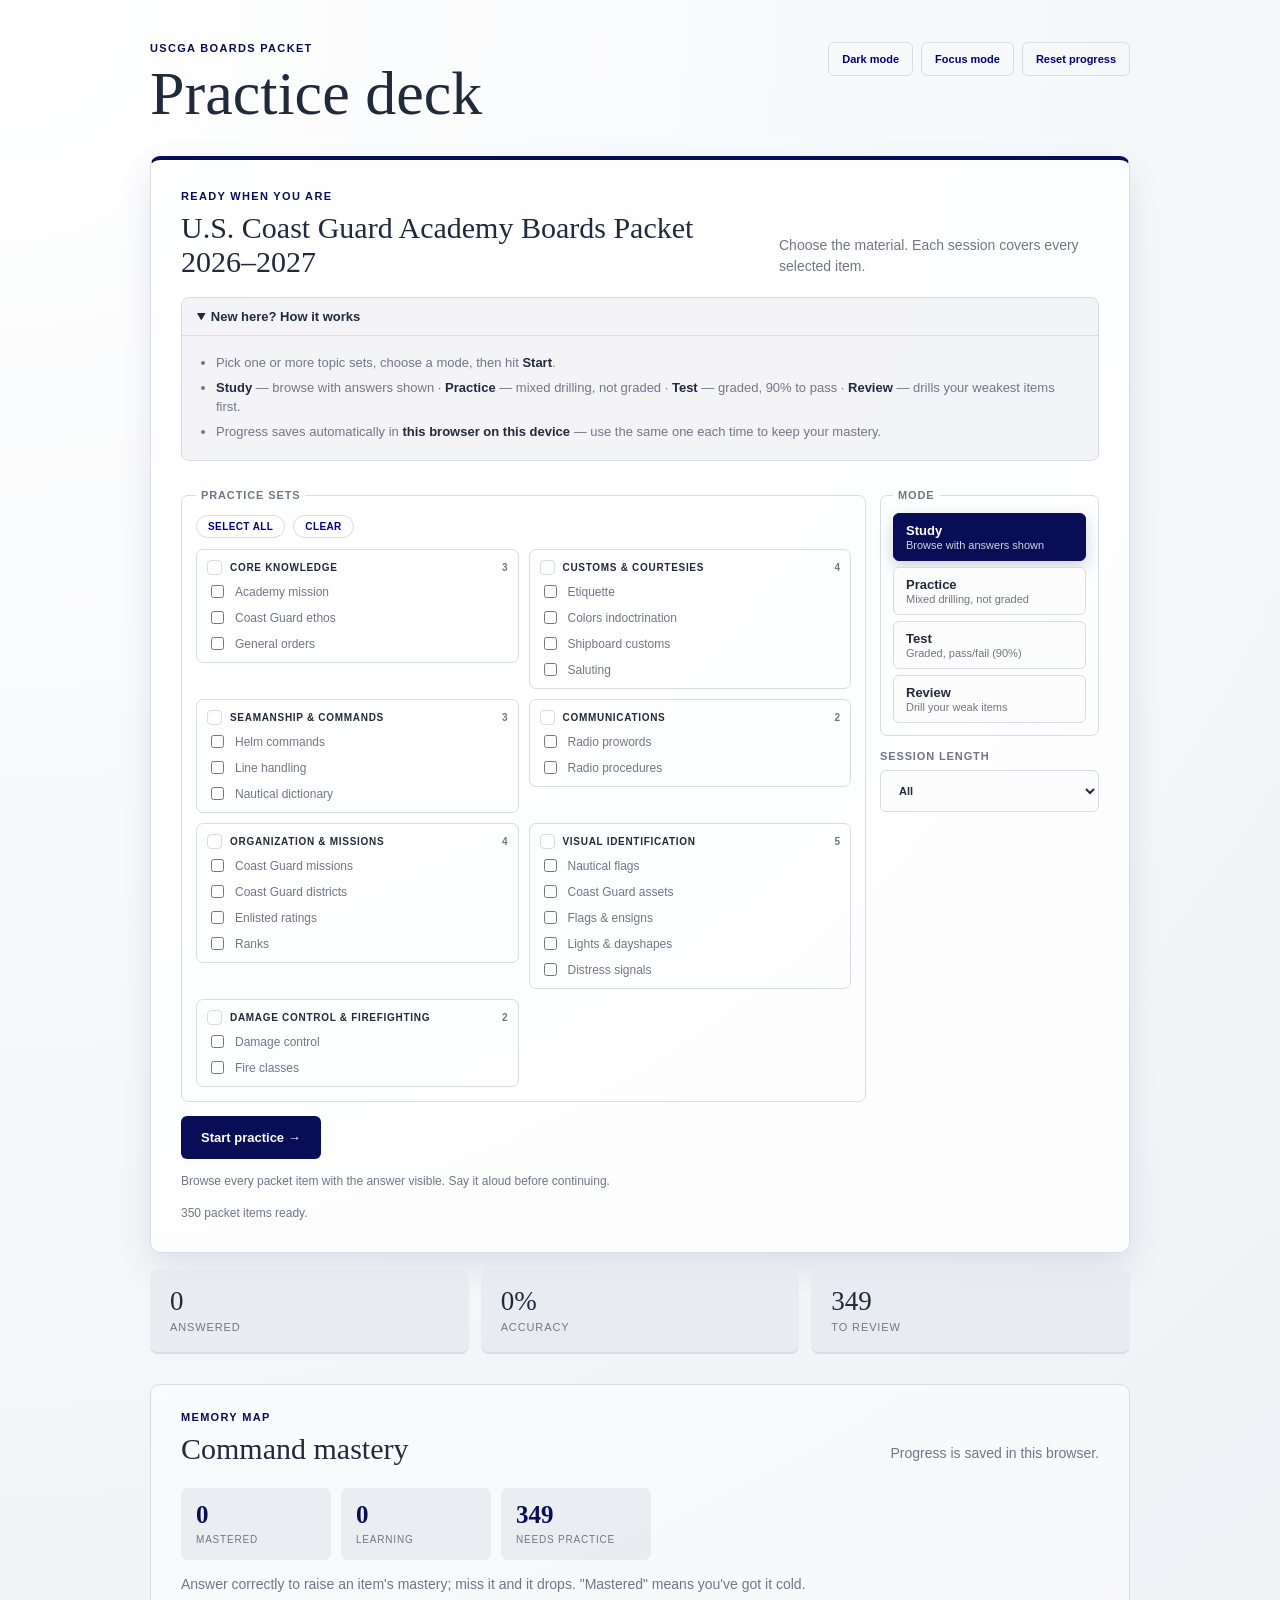
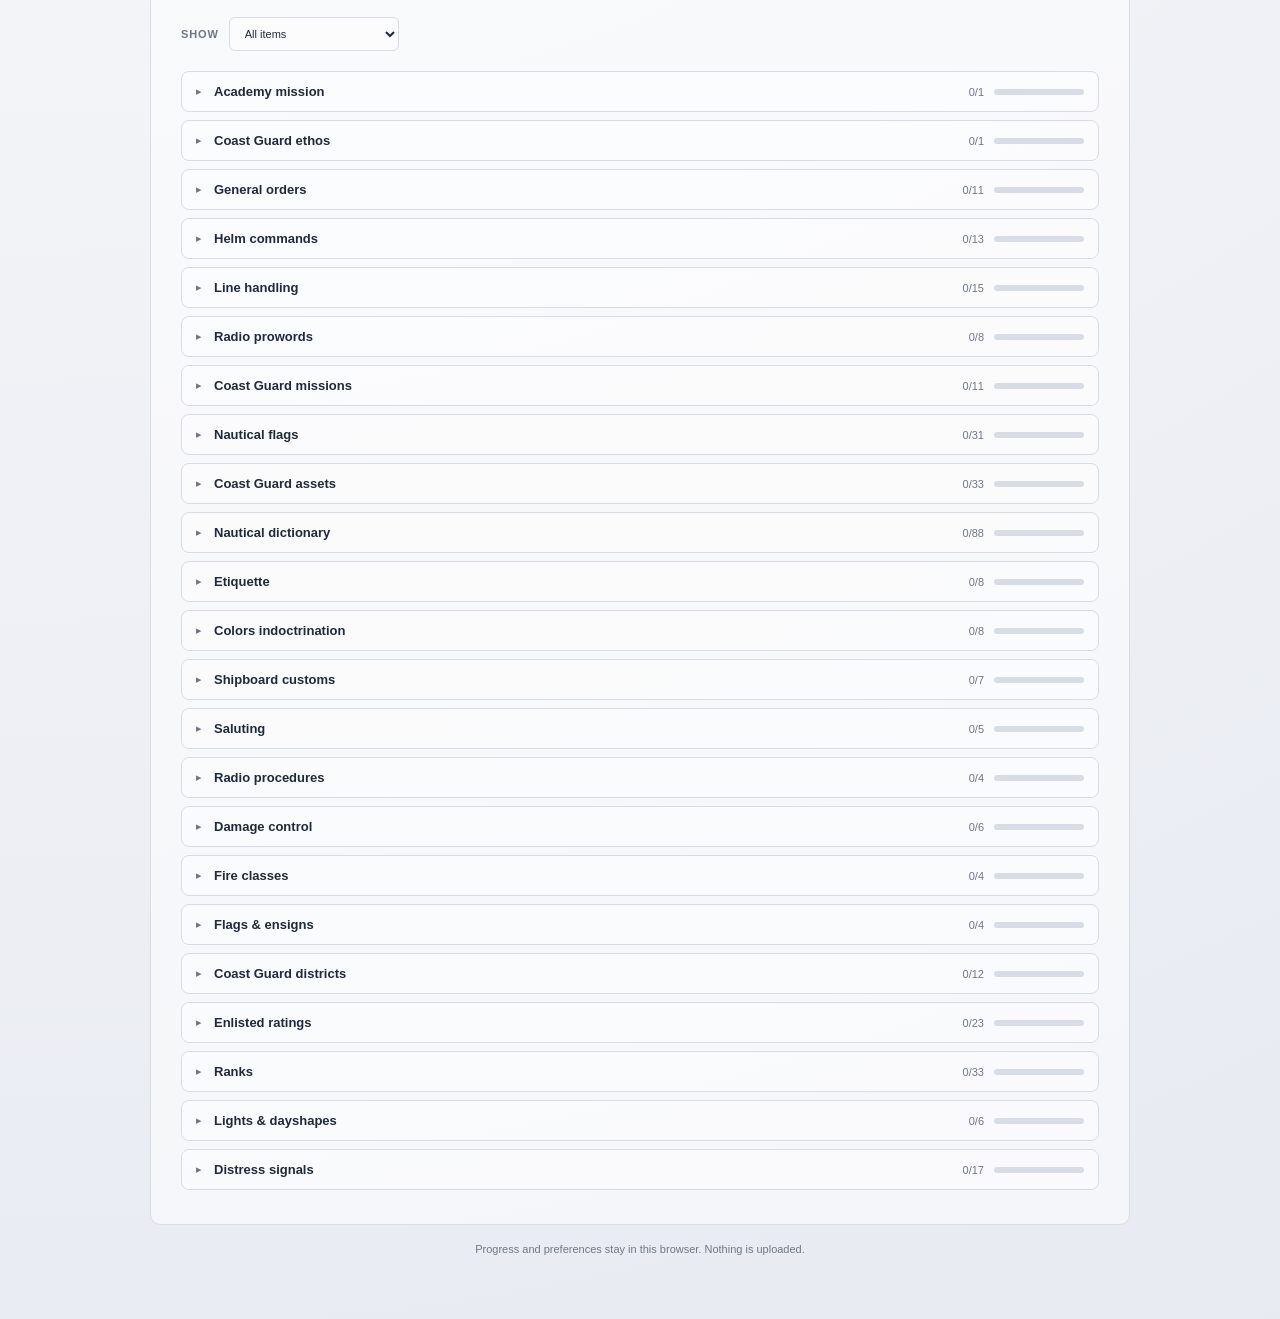
==== index.html @ 21f14060 "Add collapsible how-to intro, mastery note, larger map labels - "How it works" intro at the top of t" ====
<!doctype html>
<html lang="en">
<head>
  <meta charset="utf-8">
  <meta name="viewport" content="width=device-width, initial-scale=1">
  <meta name="description" content="Study the USCGA boards packet with focused study, matching, recall, and exact modes.">
  <meta name="theme-color" content="#080d55">
  <title>USCGA Boards Packet Practice</title>
  <link rel="icon" href="favicon.svg?v=c7e3db2" type="image/svg+xml">
  <link rel="stylesheet" href="styles.css?v=c7e3db2">
</head>
<!-- Google tag (gtag.js) -->
<script async src="https://www.googletagmanager.com/gtag/js?id=G-49HTLQLRQ8"></script>
<script>
  window.dataLayer = window.dataLayer || [];
  function gtag(){dataLayer.push(arguments);}
  gtag('js', new Date());

  gtag('config', 'G-49HTLQLRQ8');
</script>
<body>
  <main class="app-shell">
    <header class="topbar">
      <div>
        <p class="eyebrow">USCGA BOARDS PACKET</p>
        <h1>Practice deck</h1>
      </div>
      <div class="header-actions">
        <button class="theme-button" id="themeButton" type="button" aria-label="Toggle dark mode">Dark mode</button>
        <button class="theme-button" id="focusButton" type="button" aria-label="Toggle focus mode">Focus mode</button>
        <button class="theme-button" id="resetButton" type="button">Reset progress</button>
      </div>
    </header>

    <section class="setup-panel" id="setupPanel">
      <div class="section-heading">
        <div>
          <p class="eyebrow">READY WHEN YOU ARE</p>
          <h2 id="packetTitle">Choose your drill</h2>
        </div>
        <p class="muted">Choose the material. Each session covers every selected item.</p>
      </div>
      <details class="how-to" id="howTo" open>
        <summary>New here? How it works</summary>
        <ul class="how-to__list">
          <li>Pick one or more topic sets, choose a mode, then hit <strong>Start</strong>.</li>
          <li><strong>Study</strong> — browse with answers shown · <strong>Practice</strong> — mixed drilling, not graded · <strong>Test</strong> — graded, 90% to pass · <strong>Review</strong> — drills your weakest items first.</li>
          <li>Progress saves automatically in <strong>this browser on this device</strong> — use the same one each time to keep your mastery.</li>
        </ul>
      </details>
      <div class="controls">
        <fieldset class="practice-sets">
          <legend>Practice sets</legend>
          <div class="set-tools"><button type="button" class="chip-button" id="selectAllBtn">Select all</button><button type="button" class="chip-button" id="clearAllBtn">Clear</button></div>
          <div class="set-groups" id="practiceSetGroups"></div>
        </fieldset>
        <div class="mode-column">
          <fieldset class="mode-rail" id="modeRail">
            <legend>Mode</legend>
            <label><input type="radio" name="mode" value="study" checked> <span>Study</span><small>Browse with answers shown</small></label>
            <label><input type="radio" name="mode" value="practice"> <span>Practice</span><small>Mixed drilling, not graded</small></label>
            <label><input type="radio" name="mode" value="test"> <span>Test</span><small>Graded, pass/fail (90%)</small></label>
            <label><input type="radio" name="mode" value="review"> <span>Review</span><small>Drill your weak items</small></label>
          </fieldset>
          <label class="length-control">Session length
            <select id="lengthSelect">
              <option value="all">All</option>
              <option value="10">10 questions</option>
              <option value="20">20 questions</option>
              <option value="30">30 questions</option>
            </select>
          </label>
        </div>
        <button class="primary-button" id="startButton" type="button" disabled>Start practice <span aria-hidden="true">→</span></button>
      </div>
      <p class="mode-hint" id="modeHint">Browse every packet item with the answer visible. Say it aloud before continuing.</p>
      <p class="loading-message" id="loadingMessage">Loading packet...</p>
    </section>

    <section class="stats-row" aria-label="Practice statistics">
      <div class="stat"><span id="answeredStat">0</span><small>answered</small></div>
      <div class="stat"><span id="accuracyStat">0%</span><small>accuracy</small></div>
      <div class="stat"><span id="missedStat">0</span><small>to review</small></div>
    </section>

    <section class="quiz-panel hidden" id="quizPanel">
      <div class="quiz-meta">
        <span id="progressLabel">Question 1</span>
        <button class="menu-button" id="menuButton" type="button">Practice sets</button>
        <span id="categoryLabel">Practice</span>
      </div>
      <div class="progress-track"><div id="progressBar"></div></div>
      <div class="question-area" id="questionArea"></div>
      <div class="feedback hidden" id="feedback" role="status" aria-live="polite"></div>
      <div class="keyboard-hint" id="keyboardHint">1–4 answer · Enter submits or advances · N advances · Esc returns to practice sets</div>
      <div class="study-navigation"><button class="secondary-button hidden" id="backButton" type="button">← Back</button><button class="next-button hidden" id="nextButton" type="button">Next question <span aria-hidden="true">→</span></button></div>
    </section>

    <section class="results-panel hidden" id="resultsPanel"></section>
    <section class="command-progress" id="commandProgress">
      <div class="section-heading"><div><p class="eyebrow">MEMORY MAP</p><h2>Command mastery</h2></div><p class="muted">Progress is saved in this browser.</p></div>
      <div class="mastery-summary" aria-label="Mastery summary">
        <div class="mastery-stat"><strong id="masteredCount">0</strong><span>mastered</span></div>
        <div class="mastery-stat"><strong id="learningCount">0</strong><span>learning</span></div>
        <div class="mastery-stat"><strong id="dueCount">0</strong><span>needs practice</span></div>
      </div>
      <p class="muted mastery-note">Answer correctly to raise an item's mastery; miss it and it drops. "Mastered" means you've got it cold.</p>
      <div class="mastery-toolbar">
        <label for="masteryFilter">Show</label>
        <select id="masteryFilter">
          <option value="all">All items</option>
          <option value="needs">Needs practice</option>
          <option value="learning">Learning</option>
          <option value="mastered">Mastered</option>
        </select>
      </div>
      <div class="mastery-list" id="masteryList"></div>
    </section>
    <p class="privacy-note">Progress and preferences stay in this browser. Nothing is uploaded.</p>
  </main>
  <script src="usmap.js?v=c7e3db2"></script>
  <script src="curriculum.js?v=c7e3db2"></script>
  <script src="data.js?v=c7e3db2"></script>
  <script src="app.js?v=c7e3db2"></script>
</body>
</html>
---- styles.css ----
:root {
  --ink: #202a3b;
  --muted: #6f7786;
  --line: #d8dce5;
  --paper: #f3f5f8;
  --panel: #ffffff;
  --teal: #080d55;
  --teal-dark: #000083;
  --coral: #cc9901;
  --gold: #a57c01;
  --shadow: 0 14px 35px rgba(8, 13, 85, .09);
}
* { box-sizing: border-box; }
body { margin: 0; color: var(--ink); background: radial-gradient(circle at top left, #fff 0, var(--paper) 45%, #e7eaf1 100%); font-family: Georgia, 'Times New Roman', serif; }
button, select, input { font: inherit; } button { cursor: pointer; }
.app-shell { width: min(980px, calc(100% - 32px)); margin: 0 auto; padding: 42px 0 64px; }
.topbar { display: flex; align-items: flex-start; justify-content: space-between; margin-bottom: 32px; }.header-actions { display: flex; gap: 8px; }
.eyebrow { margin: 0 0 8px; color: var(--teal); font: 700 11px/1.2 Arial, sans-serif; letter-spacing: .12em; } h1, h2, h3, p { margin-top: 0; }
h1 { margin-bottom: 0; font-size: clamp(36px, 6vw, 62px); line-height: .98; font-weight: 500; } h2 { margin-bottom: 0; font-size: 30px; font-weight: 500; }
.theme-button, .menu-button, .secondary-button { padding: 10px 13px; color: var(--teal-dark); background: transparent; border: 1px solid var(--line); border-radius: 6px; font: 700 11px Arial, sans-serif; }.theme-button:hover, .menu-button:hover, .secondary-button:hover { background: rgba(8, 13, 85, .08); }
.setup-panel, .quiz-panel, .results-panel { background: rgba(255, 255, 255, .84); border: 1px solid var(--line); box-shadow: var(--shadow); border-radius: 10px; }.setup-panel { padding: 30px; border-top: 4px solid var(--teal); }
.section-heading { display: flex; justify-content: space-between; gap: 24px; align-items: end; }.muted { color: var(--muted); font: 14px/1.5 Arial, sans-serif; max-width: 320px; margin-bottom: 2px; }.mode-hint, .loading-message { margin: 14px 0 0; color: var(--muted); font: 12px/1.45 Arial, sans-serif; }.loading-message.error-message { color: #9a3328; }
.how-to { margin: 18px 0 0; background: rgba(8, 13, 85, .04); border: 1px solid var(--line); border-radius: 8px; }
.how-to > summary { cursor: pointer; padding: 11px 15px; color: var(--ink); font: 700 13px Arial, sans-serif; }
.how-to > summary:hover { color: var(--teal-dark); }
.how-to[open] > summary { border-bottom: 1px solid var(--line); }
.how-to__list { margin: 0; padding: 12px 18px 14px 34px; }
.how-to__list li { margin: 5px 0; color: var(--muted); font: 13px/1.5 Arial, sans-serif; }
.how-to__list strong { color: var(--ink); }
.mastery-note { max-width: none; margin: 14px 0 0; }
.dark-mode .how-to { background: rgba(255, 255, 255, .04); }
.controls { display: grid; grid-template-columns: repeat(4, minmax(0, 1fr)); gap: 14px; align-items: start; margin-top: 28px; }.practice-sets { display: grid; grid-template-columns: 1fr 1fr; grid-column: span 3; gap: 9px 14px; min-width: 0; margin: 0; padding: 14px; border: 1px solid var(--line); border-radius: 7px; }.practice-sets legend { padding: 0 5px; color: var(--muted); font: 700 11px Arial, sans-serif; letter-spacing: .08em; text-transform: uppercase; }.practice-sets label { display: flex; align-items: center; gap: 8px; font: 12px Arial, sans-serif; letter-spacing: 0; text-transform: none; }.practice-sets input { accent-color: var(--teal); }
label { display: grid; gap: 8px; color: var(--muted); font: 700 11px Arial, sans-serif; letter-spacing: .08em; text-transform: uppercase; } select { width: 100%; padding: 13px 14px; color: var(--ink); background: #fbfcfb; border: 1px solid var(--line); border-radius: 6px; }
.primary-button, .next-button, .submit-button { border: 0; padding: 14px 20px; color: white; background: var(--teal); font: 700 13px Arial, sans-serif; border-radius: 6px; }.primary-button:hover, .next-button:hover { background: var(--teal-dark); }.primary-button:disabled { cursor: wait; opacity: .55; }.controls .primary-button { grid-column: 1 / -1; justify-self: start; }
.stats-row { display: grid; grid-template-columns: repeat(3, 1fr); gap: 12px; margin: 16px 0 30px; }.stat { padding: 17px 20px; border-bottom: 2px solid var(--line); background: rgba(231, 234, 241, .8); border-radius: 8px; }.stat span { display: block; font-size: 27px; }.stat small { color: var(--muted); font: 11px Arial, sans-serif; text-transform: uppercase; letter-spacing: .08em; }
.hidden { display: none !important; }.quiz-panel, .results-panel { padding: 26px 30px 30px; }.quiz-meta { display: flex; justify-content: space-between; gap: 16px; color: var(--muted); font: 12px Arial, sans-serif; }.quiz-meta .menu-button { margin-left: auto; padding: 5px 9px; }.progress-track { height: 4px; margin: 14px 0 36px; background: var(--line); }.progress-track div { height: 100%; width: 0; background: var(--coral); transition: width .25s ease; }
.question-kicker { color: var(--teal); font: 700 11px Arial, sans-serif; letter-spacing: .1em; text-transform: uppercase; }.question-title { max-width: 760px; margin: 10px 0 24px; font-size: clamp(25px, 4vw, 38px); line-height: 1.1; font-weight: 500; }.study-answer { max-width: 760px; margin: 20px 0; padding: 22px; background: #eef0f7; border-left: 4px solid var(--teal); border-radius: 7px; }.study-answer span { color: var(--muted); font: 700 10px Arial, sans-serif; letter-spacing: .08em; text-transform: uppercase; }.study-answer p { margin: 10px 0 0; font-size: 20px; line-height: 1.55; }.study-prompt { color: var(--muted); font: 13px Arial, sans-serif; }
.study-image, .question-image { display: block; width: min(220px, 100%); max-height: 180px; object-fit: contain; margin: 16px 0; padding: 10px; background: #fff; border: 1px solid var(--line); border-radius: 8px; }.asset-details p { font-size: 16px; }
.answer-grid { display: grid; grid-template-columns: 1fr 1fr; gap: 10px; }.answer { min-height: 62px; padding: 15px 17px; text-align: left; color: var(--ink); background: rgba(255, 255, 255, .82); border: 1px solid var(--line); border-left: 4px solid #9da9c6; border-radius: 6px; }.answer:hover { border-color: var(--teal); background: #f2f3fa; }.answer.correct { border-color: #3d947a; background: #e7f4ed; }.answer.incorrect { border-color: var(--coral); background: #fff0ec; }.fill-row { display: flex; gap: 10px; max-width: 760px; }.fill-input { flex: 1; min-width: 0; padding: 15px 17px; color: var(--ink); background: #fff; border: 1px solid var(--line); border-radius: 6px; font: 16px Georgia, serif; }.fill-input:focus, select:focus { outline: 3px solid rgba(8, 13, 85, .15); border-color: var(--teal); }
.study-navigation { display: flex; justify-content: space-between; align-items: center; gap: 12px; margin-top: 18px; }.study-navigation .next-button { margin: 0 0 0 auto; }
.feedback { margin-top: 22px; padding: 15px 17px; font: 14px/1.45 Arial, sans-serif; border-left: 4px solid var(--gold); background: #fffaf0; border-radius: 5px; }.feedback strong { display: block; margin-bottom: 3px; }.next-button { display: block; margin: 18px 0 0 auto; }.results-panel { text-align: center; border-top: 4px solid var(--coral); }.results-score { margin: 14px 0 5px; color: var(--teal); font-size: 64px; }.results-panel p { color: var(--muted); font: 14px Arial, sans-serif; }.results-panel .primary-button { margin-top: 16px; }.results-panel .secondary-button { display: block; margin: 12px auto 0; }
.command-progress { margin-top: 30px; padding: 26px 30px; background: rgba(255, 255, 255, .56); border: 1px solid var(--line); border-radius: 10px; }.mastery-summary { display: grid; grid-template-columns: repeat(3, minmax(0, 150px)); gap: 10px; margin-top: 22px; }.mastery-stat { padding: 13px 15px; background: rgba(231, 234, 241, .8); border-radius: 7px; }.mastery-stat strong { display: block; color: var(--teal); font-size: 25px; }.mastery-stat span { color: var(--muted); font: 10px Arial, sans-serif; letter-spacing: .08em; text-transform: uppercase; }.mastery-toolbar { display: flex; align-items: center; gap: 10px; margin-top: 22px; color: var(--muted); font: 11px Arial, sans-serif; }.mastery-toolbar label { display: block; font: 700 11px Arial, sans-serif; }.mastery-toolbar select { width: auto; min-width: 170px; padding: 9px 11px; }.mastery-list { display: grid; grid-template-columns: 1fr 1fr; gap: 9px 18px; margin-top: 20px; }.mastery-item { display: grid; grid-template-columns: minmax(0, 1fr) 100px; gap: 12px; align-items: center; padding: 11px 0; border-bottom: 1px solid var(--line); }.mastery-item strong { display: block; overflow: hidden; text-overflow: ellipsis; white-space: nowrap; font-size: 14px; }.mastery-item small { color: var(--muted); font: 10px Arial, sans-serif; }.mastery-bar { height: 6px; overflow: hidden; background: var(--line); border-radius: 10px; }.mastery-bar span { display: block; height: 100%; background: var(--coral); border-radius: inherit; }.privacy-note { margin: 18px 0 0; color: var(--muted); text-align: center; font: 11px Arial, sans-serif; }.comparison { display: grid; gap: 5px; margin-top: 10px; }.comparison span { color: var(--muted); font: 10px Arial, sans-serif; letter-spacing: .08em; text-transform: uppercase; }.comparison p { margin: 0 0 8px; line-height: 1.5; }.comparison mark { padding: 2px 3px; color: #8d4035; background: #f6c9bf; }.comparison mark.extra { text-decoration: line-through; }.comparison .match { color: #31765f; }.keyboard-hint { margin-top: 18px; color: var(--muted); font: 10px Arial, sans-serif; text-align: right; }
.focus-mode .stats-row, .focus-mode .command-progress, .focus-mode .topbar > div:first-child + .header-actions .theme-button:first-child { display: none; }.focus-mode .app-shell { width: min(780px, calc(100% - 32px)); }.focus-mode .quiz-panel { margin-top: 20px; }
body.dark-mode { --ink: #e9ebf5; --muted: #aeb4c8; --line: #343b68; --paper: #090d2d; --panel: #111743; --teal: #7380e6; --teal-dark: #9ca6ff; --coral: #cc9901; --gold: #d3a817; --shadow: 0 14px 35px rgba(0, 0, 0, .2); background: radial-gradient(circle at top left, #181f5d 0, var(--paper) 55%, #03051c 100%); }.dark-mode .setup-panel, .dark-mode .quiz-panel, .dark-mode .results-panel { background: rgba(17, 23, 67, .92); }.dark-mode .stat, .dark-mode .mastery-stat, .dark-mode .study-answer { background: rgba(22, 29, 79, .9); }.dark-mode select, .dark-mode .answer, .dark-mode .fill-input { color: var(--ink); background: #171d50; }.dark-mode .answer:hover { background: #202866; }.dark-mode .feedback { background: #3a3526; }.dark-mode .theme-button, .dark-mode .menu-button, .dark-mode .secondary-button { color: var(--teal); }.dark-mode .command-progress { background: rgba(17, 23, 67, .82); }
@media (max-width: 680px) { .app-shell { width: min(100% - 22px, 980px); padding-top: 26px; }.topbar { margin-bottom: 24px; }.setup-panel, .quiz-panel, .results-panel, .command-progress { padding: 22px 18px; }.header-actions { display: grid; gap: 5px; }.section-heading, .controls { display: grid; grid-template-columns: 1fr; align-items: stretch; }.controls { margin-top: 22px; }.practice-sets { grid-column: auto; grid-template-columns: 1fr; }.controls .primary-button { grid-column: auto; }.primary-button { width: 100%; }.answer-grid { grid-template-columns: 1fr; }.fill-row { display: grid; grid-template-columns: 1fr; }.submit-button { width: 100%; }.stats-row { margin-bottom: 20px; }.stat { padding: 13px; }.stat span { font-size: 23px; }.mastery-summary { grid-template-columns: repeat(3, 1fr); }.mastery-list { grid-template-columns: 1fr; }.keyboard-hint { text-align: left; } }

/* Coast Guard Districts interactive map (study mode) */
.district-map { display: grid; grid-template-columns: minmax(0, 1.65fr) minmax(210px, 1fr); gap: 22px; align-items: start; max-width: 880px; margin: 8px 0 4px; }
.district-map__figure { padding: 12px; background: #fff; border: 1px solid var(--line); border-radius: 10px; }
.district-map svg { display: block; width: 100%; height: auto; }
.map-state { fill: #e7eaf3; stroke: #fff; stroke-width: 1; }
.map-state.is-active { stroke: var(--ink); stroke-width: 2.5; }
.map-label { fill: #15306b; font: 700 18px Arial, sans-serif; paint-order: stroke; stroke: #fff; stroke-width: 3.5px; stroke-linejoin: round; pointer-events: none; }
.map-marker { cursor: pointer; }
.map-marker circle { stroke: #fff; stroke-width: 2; transform-box: fill-box; transform-origin: center; transition: transform .12s ease; }
.map-marker--lant circle { fill: var(--teal); }
.map-marker--pac circle { fill: var(--coral); }
.map-marker:hover circle { transform: scale(1.18); }
.map-marker:focus { outline: none; }
.map-marker:focus circle, .map-marker.is-active circle { stroke: var(--ink); stroke-width: 3; transform: scale(1.22); }
.district-legend__group { margin-bottom: 16px; }
.district-legend__group h3 { margin: 0 0 8px; color: var(--teal); font: 700 11px Arial, sans-serif; letter-spacing: .08em; text-transform: uppercase; }
.district-legend__row { display: flex; align-items: center; gap: 10px; width: 100%; margin: 2px 0; padding: 6px 8px; text-align: left; background: transparent; border: 1px solid transparent; border-radius: 6px; }
.district-legend__row:hover { background: rgba(8, 13, 85, .06); }
.district-legend__row.is-active { border-color: var(--line); background: rgba(8, 13, 85, .09); }
.district-swatch { width: 18px; height: 18px; flex: none; border-radius: 4px; border: 1px solid rgba(0, 0, 0, .18); }
.district-legend__text { display: grid; min-width: 0; }
.district-legend__text strong { color: var(--ink); font-size: 13px; }
.district-legend__text small { color: var(--muted); font-size: 11px; }
.district-legend__cmd { margin: 6px 0 0 2px; color: var(--muted); font: 11px Arial, sans-serif; }
.district-legend__hq { margin: 2px 0 0; color: var(--ink); font: 700 11px Arial, sans-serif; }
.district-readout { max-width: 880px; margin: 14px 0 0; padding: 12px 15px; color: var(--ink); background: #eef0f7; border-left: 4px solid var(--coral); border-radius: 7px; font: 14px/1.45 Arial, sans-serif; }
.dark-mode .district-map__figure { background: #0f1442; }
.dark-mode .map-state { fill: #27306a; stroke: rgba(255, 255, 255, .35); }
.dark-mode .map-label { fill: #fff; stroke: #0f1442; }
.dark-mode .district-readout { background: rgba(22, 29, 79, .9); }
.dark-mode .district-legend__row:hover { background: rgba(255, 255, 255, .06); }
.dark-mode .district-legend__row.is-active { background: rgba(255, 255, 255, .09); }
@media (max-width: 680px) { .district-map { grid-template-columns: 1fr; } }

/* Practice-set tools (select all / clear) */
.set-tools { grid-column: 1 / -1; display: flex; gap: 8px; margin-bottom: 2px; }
.chip-button { padding: 5px 11px; color: var(--teal-dark); background: transparent; border: 1px solid var(--line); border-radius: 999px; font: 700 10px Arial, sans-serif; letter-spacing: .04em; text-transform: uppercase; }
.chip-button:hover { background: rgba(8, 13, 85, .08); }
.dark-mode .chip-button { color: var(--teal); }
.set-groups { grid-column: 1 / -1; display: grid; grid-template-columns: 1fr 1fr; gap: 10px; align-items: start; }
.set-group { min-width: 0; padding: 7px 10px 9px; border: 1px solid var(--line); border-radius: 7px; }
.set-group__head { display: flex; align-items: center; gap: 8px; width: 100%; padding: 3px 0 7px; background: transparent; border: 0; cursor: pointer; }
.set-group__head:focus-visible { outline: 3px solid rgba(8, 13, 85, .22); outline-offset: 2px; border-radius: 4px; }
.set-group__box { position: relative; flex: 0 0 auto; width: 15px; height: 15px; border: 1.5px solid var(--line); border-radius: 4px; transition: background .12s; }
.set-group.is-all .set-group__box, .set-group.is-some .set-group__box { background: var(--teal); border-color: var(--teal); }
.set-group.is-all .set-group__box::after { content: ''; position: absolute; left: 4px; top: 1px; width: 4px; height: 8px; border: solid #fff; border-width: 0 2px 2px 0; transform: rotate(45deg); }
.set-group.is-some .set-group__box::after { content: ''; position: absolute; left: 3px; right: 3px; top: 6px; height: 2px; background: #fff; }
.set-group__name { flex: 1 1 auto; text-align: left; color: var(--ink); font: 700 10px Arial, sans-serif; letter-spacing: .07em; text-transform: uppercase; }
.set-group__count { flex: 0 0 auto; color: var(--muted); font: 700 10px Arial, sans-serif; }
.set-group__items { display: grid; gap: 7px; }
@media (max-width: 680px) { .set-groups { grid-template-columns: 1fr; } }

/* Graded test results */
.results-score.is-pass { color: #2f7d5b; }
.results-score.is-fail { color: #b5472f; }
.test-rows { display: grid; gap: 8px; max-width: 620px; margin: 18px auto 6px; text-align: left; }
.test-row { display: grid; grid-template-columns: 1fr auto auto; gap: 12px; align-items: center; padding: 11px 14px; background: rgba(255, 255, 255, .7); border: 1px solid var(--line); border-left-width: 4px; border-radius: 7px; font: 13px Arial, sans-serif; }
.test-row.is-pass { border-left-color: #3d947a; }
.test-row.is-fail { border-left-color: var(--coral); }
.test-row__name { font-weight: 700; color: var(--ink); }
.test-row__name em { margin-left: 6px; padding: 1px 6px; color: var(--teal-dark); background: rgba(8, 13, 85, .08); border-radius: 4px; font: 700 9px Arial, sans-serif; font-style: normal; letter-spacing: .06em; text-transform: uppercase; }
.test-row__score { color: var(--muted); white-space: nowrap; }
.test-row__mark { font-weight: 700; white-space: nowrap; }
.test-row.is-pass .test-row__mark { color: #2f7d5b; }
.test-row.is-fail .test-row__mark { color: #b5472f; }
.test-row__mark small { display: block; color: var(--muted); font: 10px Arial, sans-serif; }
.test-missed { max-width: 620px; margin: 10px auto 0; text-align: left; }
.test-missed > summary { cursor: pointer; color: var(--teal); font: 700 11px Arial, sans-serif; letter-spacing: .06em; text-transform: uppercase; }
.test-missed__item { display: grid; gap: 2px; padding: 10px 0; border-bottom: 1px solid var(--line); }
.test-missed__item strong { color: var(--muted); font: 700 10px Arial, sans-serif; letter-spacing: .06em; text-transform: uppercase; }
.test-missed__item span { color: var(--ink); font: 14px Georgia, serif; }
.test-missed__item em { color: #2f7d5b; font: 13px/1.4 Arial, sans-serif; font-style: normal; }
.test-clean { color: #2f7d5b; }
.dark-mode .test-row { background: rgba(22, 29, 79, .7); }
.dark-mode .results-score.is-pass, .dark-mode .test-row.is-pass .test-row__mark, .dark-mode .test-missed__item em, .dark-mode .test-clean { color: #5fcfa3; }
.dark-mode .results-score.is-fail, .dark-mode .test-row.is-fail .test-row__mark { color: #f0896b; }
@media (max-width: 680px) { .test-row { grid-template-columns: 1fr auto; } .test-row__mark { grid-column: 2; text-align: right; } }

/* Mode rail (selectable, highlighted) + session length */
.mode-column { display: grid; gap: 14px; align-content: start; }
.mode-rail { display: grid; gap: 6px; margin: 0; padding: 12px; border: 1px solid var(--line); border-radius: 7px; }
.mode-rail legend { padding: 0 5px; color: var(--muted); font: 700 11px Arial, sans-serif; letter-spacing: .08em; text-transform: uppercase; }
.mode-rail label { position: relative; display: grid; gap: 1px; margin: 0; padding: 9px 12px; background: #fbfcfb; border: 1px solid var(--line); border-radius: 6px; cursor: pointer; text-transform: none; letter-spacing: 0; }
.mode-rail label span { color: var(--ink); font: 700 13px Arial, sans-serif; }
.mode-rail label small { color: var(--muted); font: 11px Arial, sans-serif; }
.mode-rail input { position: absolute; width: 1px; height: 1px; opacity: 0; }
.mode-rail label:hover { border-color: var(--teal); }
.mode-rail label:has(input:focus-visible) { outline: 3px solid rgba(8, 13, 85, .22); }
.mode-rail label:has(input:checked) { background: var(--teal); border-color: var(--teal); box-shadow: 0 6px 16px rgba(8, 13, 85, .18); }
.mode-rail label:has(input:checked) span { color: #fff; }
.mode-rail label:has(input:checked) small { color: rgba(255, 255, 255, .82); }
.length-control { display: grid; gap: 8px; }
.dark-mode .mode-rail label { background: #171d50; }
.dark-mode .mode-rail label:has(input:checked) { background: #2a327e; border-color: var(--teal); }

/* Verbatim badge on questions */
.question-head { display: flex; align-items: center; justify-content: space-between; gap: 12px; flex-wrap: wrap; }
.verbatim-badge { padding: 3px 10px; color: #fff; background: var(--coral); border-radius: 999px; font: 700 10px Arial, sans-serif; letter-spacing: .06em; text-transform: uppercase; white-space: nowrap; }

/* Mastery grouped into collapsible categories */
.mastery-list { display: block; }
.mastery-group { margin-bottom: 8px; background: rgba(255, 255, 255, .5); border: 1px solid var(--line); border-radius: 8px; overflow: hidden; }
.mastery-group > summary { display: flex; align-items: center; gap: 12px; padding: 12px 14px; cursor: pointer; list-style: none; }
.mastery-group > summary::-webkit-details-marker { display: none; }
.mastery-group > summary::before { content: '\25B8'; color: var(--muted); font-size: 11px; transition: transform .15s ease; }
.mastery-group[open] > summary::before { transform: rotate(90deg); }
.mastery-group__name { flex: 1; color: var(--ink); font: 700 13px Arial, sans-serif; }
.mastery-group__meter { display: flex; align-items: center; gap: 10px; }
.mastery-group__count { color: var(--muted); font: 11px Arial, sans-serif; white-space: nowrap; }
.mastery-group__bar { width: 90px; height: 6px; background: var(--line); border-radius: 10px; overflow: hidden; }
.mastery-group__bar span { display: block; height: 100%; background: #3d947a; border-radius: inherit; }
.mastery-group__items { display: grid; grid-template-columns: 1fr 1fr; gap: 9px 18px; padding: 2px 14px 14px; }
.dark-mode .mastery-group { background: rgba(22, 29, 79, .5); }

/* Keyword-grade feedback + test verdict colors */
.keyword-feedback { display: grid; gap: 5px; margin-top: 8px; }
.keyword-feedback span { color: var(--muted); font: 10px Arial, sans-serif; letter-spacing: .04em; text-transform: uppercase; }
.keyword-feedback p { margin: 0; line-height: 1.5; }
.verdict-pass { color: #2f7d5b; }
.verdict-fail { color: #b5472f; }
.dark-mode .verdict-pass { color: #5fcfa3; }
.dark-mode .verdict-fail { color: #f0896b; }
@media (max-width: 680px) { .mastery-group__items { grid-template-columns: 1fr; } .mastery-group__bar { width: 60px; } }

/* Study "details" block (e.g. rating duties) */
.study-detail { max-width: 760px; margin: 14px 0; padding: 16px 18px; background: rgba(231, 234, 241, .55); border: 1px solid var(--line); border-radius: 7px; }
.study-detail span { color: var(--muted); font: 700 10px Arial, sans-serif; letter-spacing: .08em; text-transform: uppercase; }
.study-detail p { margin: 8px 0 0; font: 15px/1.55 Arial, sans-serif; }
.dark-mode .study-detail { background: rgba(22, 29, 79, .6); }
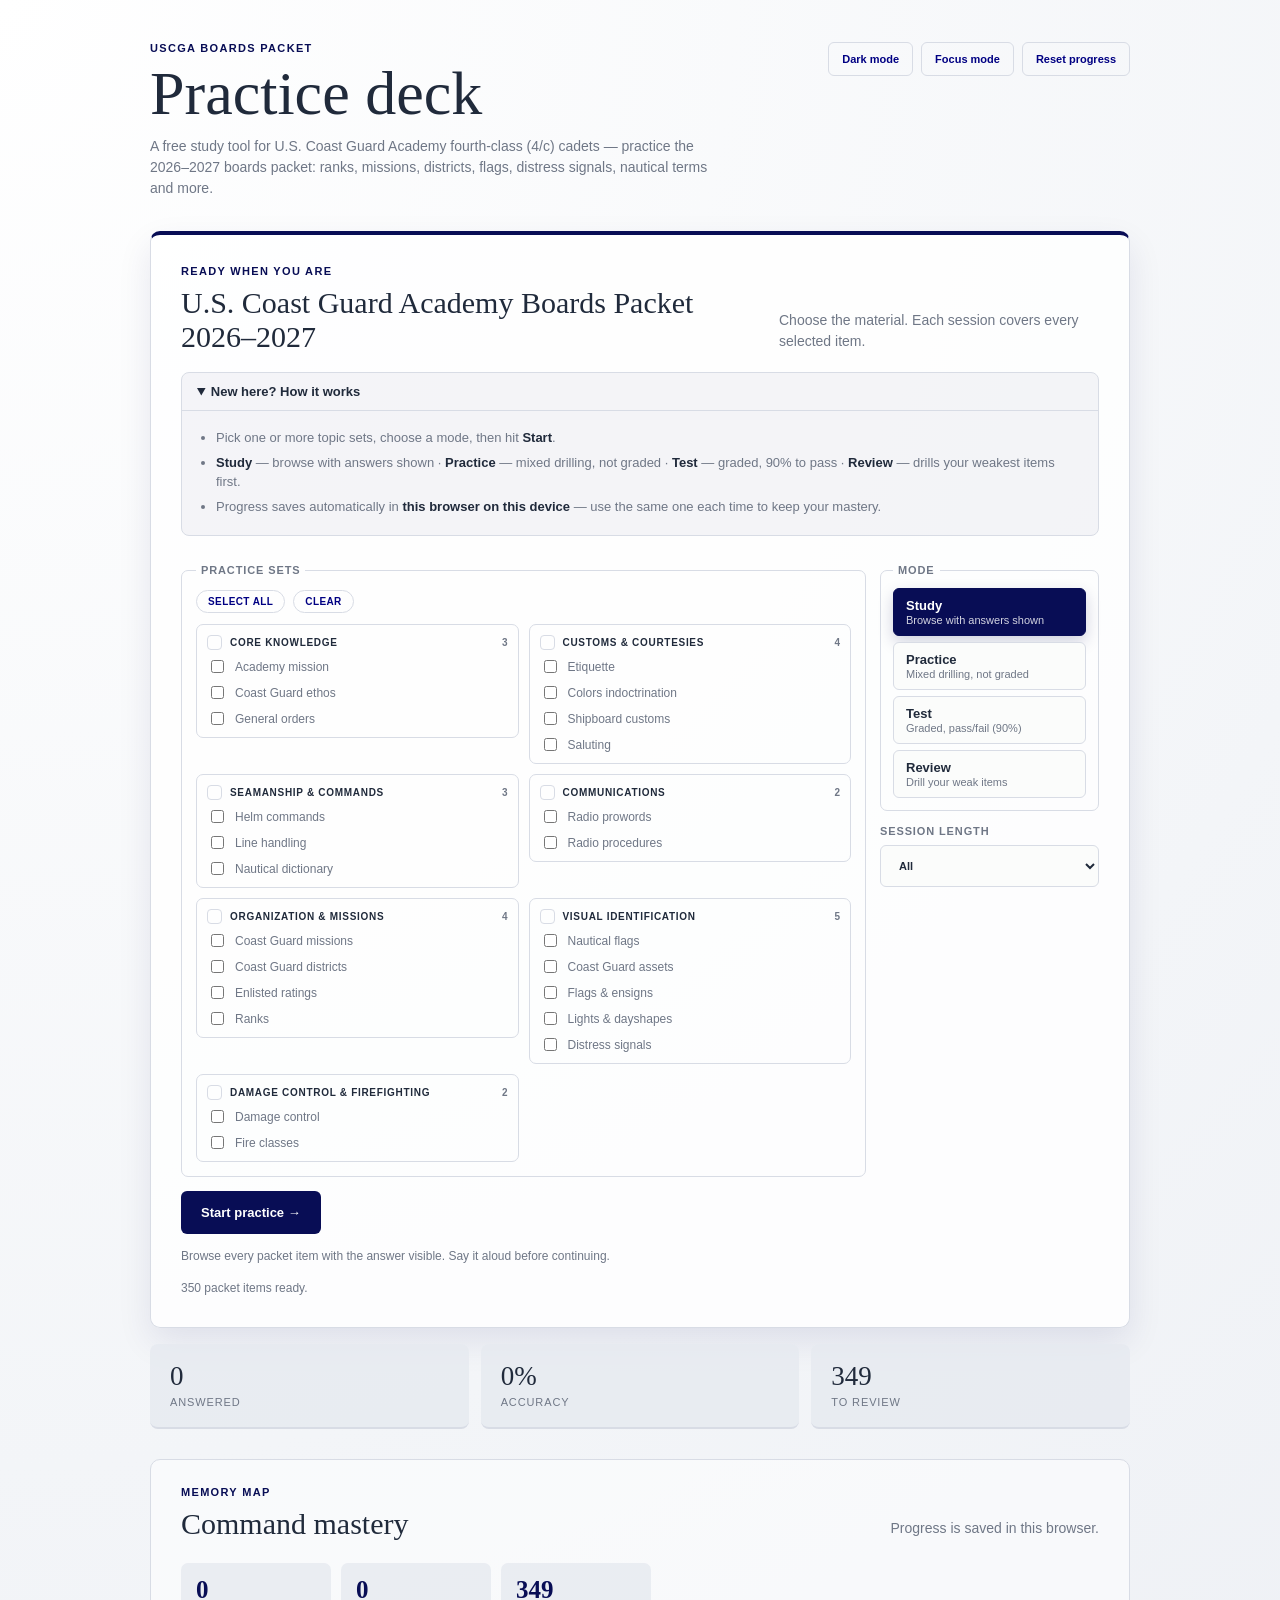
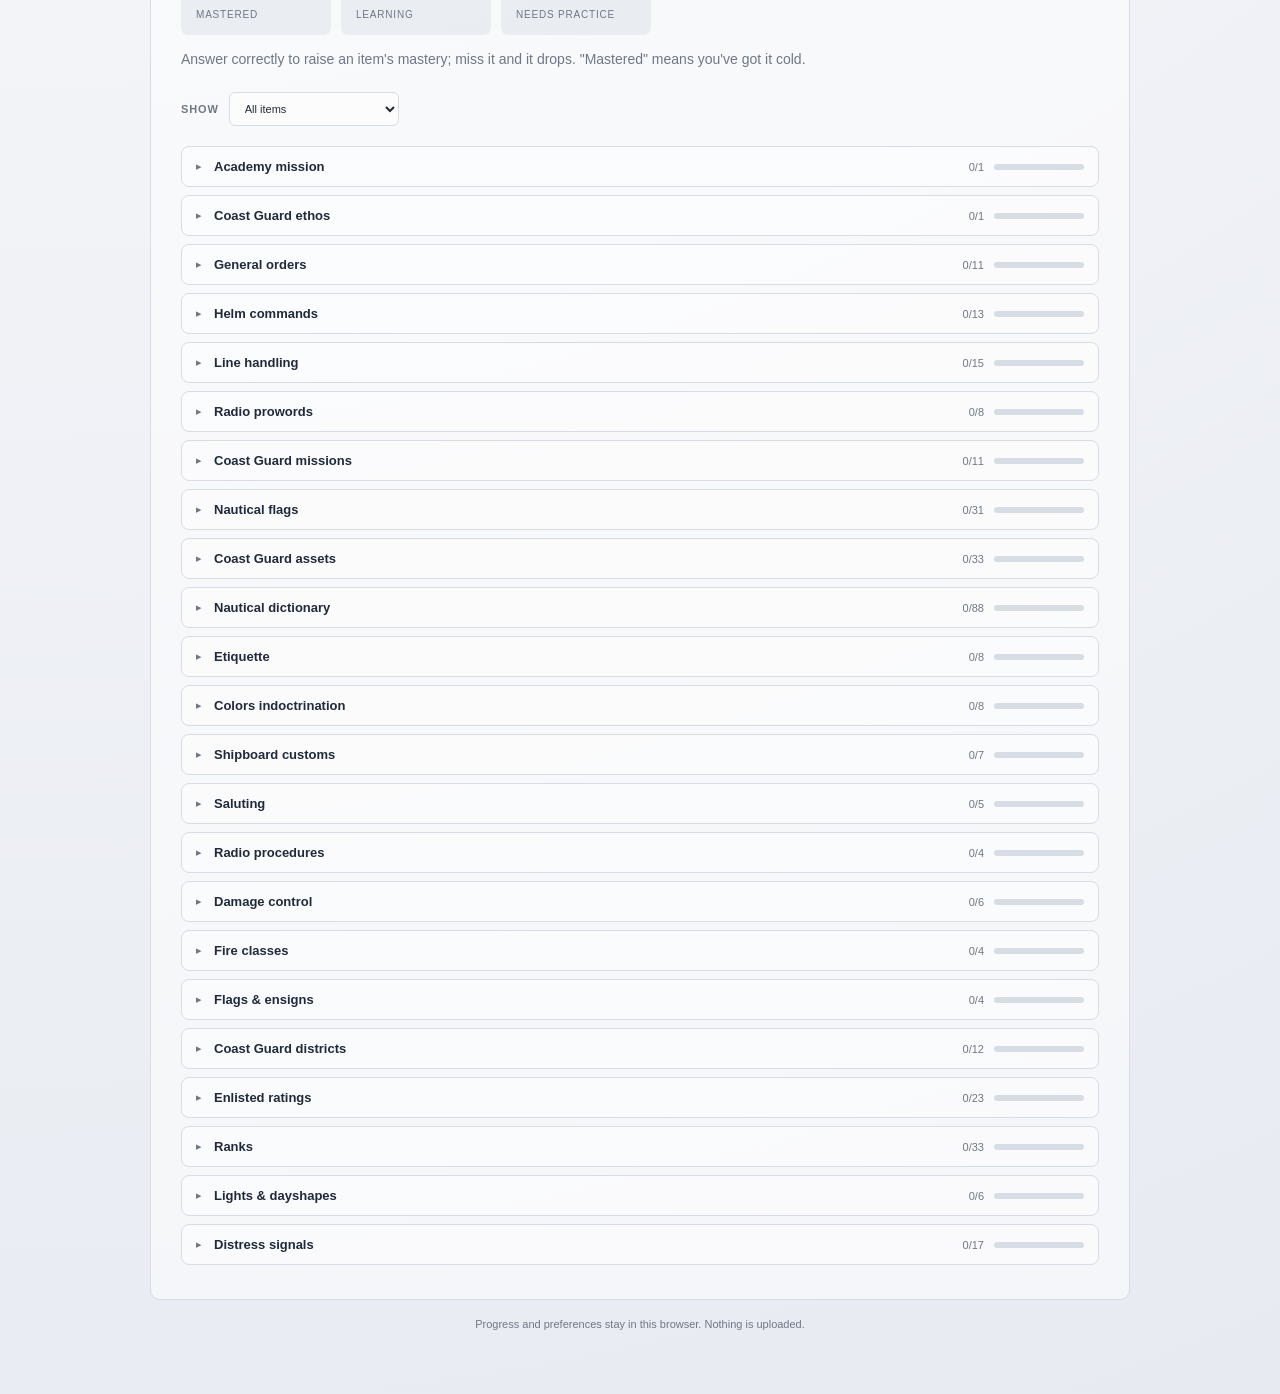
==== commit 06d86df2: "Add a crawlable intro line and an apple-touch icon - Short descriptive intro under the header h1 (wh" ====
--- a/index.html
+++ b/index.html
@@ -3,11 +3,42 @@
 <head>
   <meta charset="utf-8">
   <meta name="viewport" content="width=device-width, initial-scale=1">
-  <meta name="description" content="Study the USCGA boards packet with focused study, matching, recall, and exact modes.">
+  <meta name="description" content="Free USCGA boards practice for U.S. Coast Guard Academy 4/c cadets — drill ranks, missions, districts, flags, distress signals and nautical terms in study, practice, and test modes.">
   <meta name="theme-color" content="#080d55">
-  <title>USCGA Boards Packet Practice</title>
-  <link rel="icon" href="favicon.svg?v=c7e3db2" type="image/svg+xml">
-  <link rel="stylesheet" href="styles.css?v=c7e3db2">
+  <title>USCGA Boards Practice — Coast Guard Academy 4/c Study Tool</title>
+  <link rel="canonical" href="https://study.aortiz.org/">
+  <meta property="og:type" content="website">
+  <meta property="og:site_name" content="USCGA Boards Practice">
+  <meta property="og:url" content="https://study.aortiz.org/">
+  <meta property="og:title" content="USCGA Boards Practice — Coast Guard Academy 4/c Study Tool">
+  <meta property="og:description" content="Free study tool for U.S. Coast Guard Academy 4/c cadets: drill the boards packet — ranks, missions, districts, flags, distress signals and nautical terms — in study, practice, and graded test modes.">
+  <meta property="og:image" content="https://study.aortiz.org/og-image.png">
+  <meta property="og:image:width" content="1200">
+  <meta property="og:image:height" content="630">
+  <meta property="og:image:alt" content="USCGA Boards Practice — a study tool for Coast Guard Academy fourth-class cadets.">
+  <meta property="og:locale" content="en_US">
+  <meta name="twitter:card" content="summary_large_image">
+  <meta name="twitter:title" content="USCGA Boards Practice — Coast Guard Academy 4/c Study Tool">
+  <meta name="twitter:description" content="Free study tool for U.S. Coast Guard Academy 4/c cadets: drill the boards packet in study, practice, and graded test modes.">
+  <meta name="twitter:image" content="https://study.aortiz.org/og-image.png">
+  <script type="application/ld+json">
+  {
+    "@context": "https://schema.org",
+    "@type": "WebApplication",
+    "name": "USCGA Boards Practice",
+    "url": "https://study.aortiz.org/",
+    "description": "Free study tool for U.S. Coast Guard Academy 4/c cadets to practice the boards packet: ranks, missions, districts, flags, distress signals and nautical terms, with study, practice, and graded test modes.",
+    "applicationCategory": "EducationalApplication",
+    "operatingSystem": "Any (web browser)",
+    "inLanguage": "en",
+    "isAccessibleForFree": true,
+    "offers": { "@type": "Offer", "price": "0", "priceCurrency": "USD" },
+    "audience": { "@type": "EducationalAudience", "educationalRole": "student" }
+  }
+  </script>
+  <link rel="icon" href="favicon.svg?v=21f1406" type="image/svg+xml">
+  <link rel="apple-touch-icon" href="apple-touch-icon.png">
+  <link rel="stylesheet" href="styles.css?v=21f1406">
 </head>
 <!-- Google tag (gtag.js) -->
 <script async src="https://www.googletagmanager.com/gtag/js?id=G-49HTLQLRQ8"></script>
@@ -24,6 +55,7 @@
       <div>
         <p class="eyebrow">USCGA BOARDS PACKET</p>
         <h1>Practice deck</h1>
+        <p class="intro">A free study tool for U.S. Coast Guard Academy fourth-class (4/c) cadets — practice the 2026–2027 boards packet: ranks, missions, districts, flags, distress signals, nautical terms and more.</p>
       </div>
       <div class="header-actions">
         <button class="theme-button" id="themeButton" type="button" aria-label="Toggle dark mode">Dark mode</button>
@@ -118,9 +150,9 @@
     </section>
     <p class="privacy-note">Progress and preferences stay in this browser. Nothing is uploaded.</p>
   </main>
-  <script src="usmap.js?v=c7e3db2"></script>
-  <script src="curriculum.js?v=c7e3db2"></script>
-  <script src="data.js?v=c7e3db2"></script>
-  <script src="app.js?v=c7e3db2"></script>
+  <script src="usmap.js?v=21f1406"></script>
+  <script src="curriculum.js?v=21f1406"></script>
+  <script src="data.js?v=21f1406"></script>
+  <script src="app.js?v=21f1406"></script>
 </body>
 </html>
--- a/styles.css
+++ b/styles.css
@@ -14,7 +14,7 @@
 body { margin: 0; color: var(--ink); background: radial-gradient(circle at top left, #fff 0, var(--paper) 45%, #e7eaf1 100%); font-family: Georgia, 'Times New Roman', serif; }
 button, select, input { font: inherit; } button { cursor: pointer; }
 .app-shell { width: min(980px, calc(100% - 32px)); margin: 0 auto; padding: 42px 0 64px; }
-.topbar { display: flex; align-items: flex-start; justify-content: space-between; margin-bottom: 32px; }.header-actions { display: flex; gap: 8px; }
+.topbar { display: flex; align-items: flex-start; justify-content: space-between; gap: 24px; margin-bottom: 32px; }.header-actions { display: flex; gap: 8px; flex: none; }.topbar .intro { max-width: 580px; margin: 12px 0 0; color: var(--muted); font: 14px/1.5 Arial, sans-serif; }
 .eyebrow { margin: 0 0 8px; color: var(--teal); font: 700 11px/1.2 Arial, sans-serif; letter-spacing: .12em; } h1, h2, h3, p { margin-top: 0; }
 h1 { margin-bottom: 0; font-size: clamp(36px, 6vw, 62px); line-height: .98; font-weight: 500; } h2 { margin-bottom: 0; font-size: 30px; font-weight: 500; }
 .theme-button, .menu-button, .secondary-button { padding: 10px 13px; color: var(--teal-dark); background: transparent; border: 1px solid var(--line); border-radius: 6px; font: 700 11px Arial, sans-serif; }.theme-button:hover, .menu-button:hover, .secondary-button:hover { background: rgba(8, 13, 85, .08); }
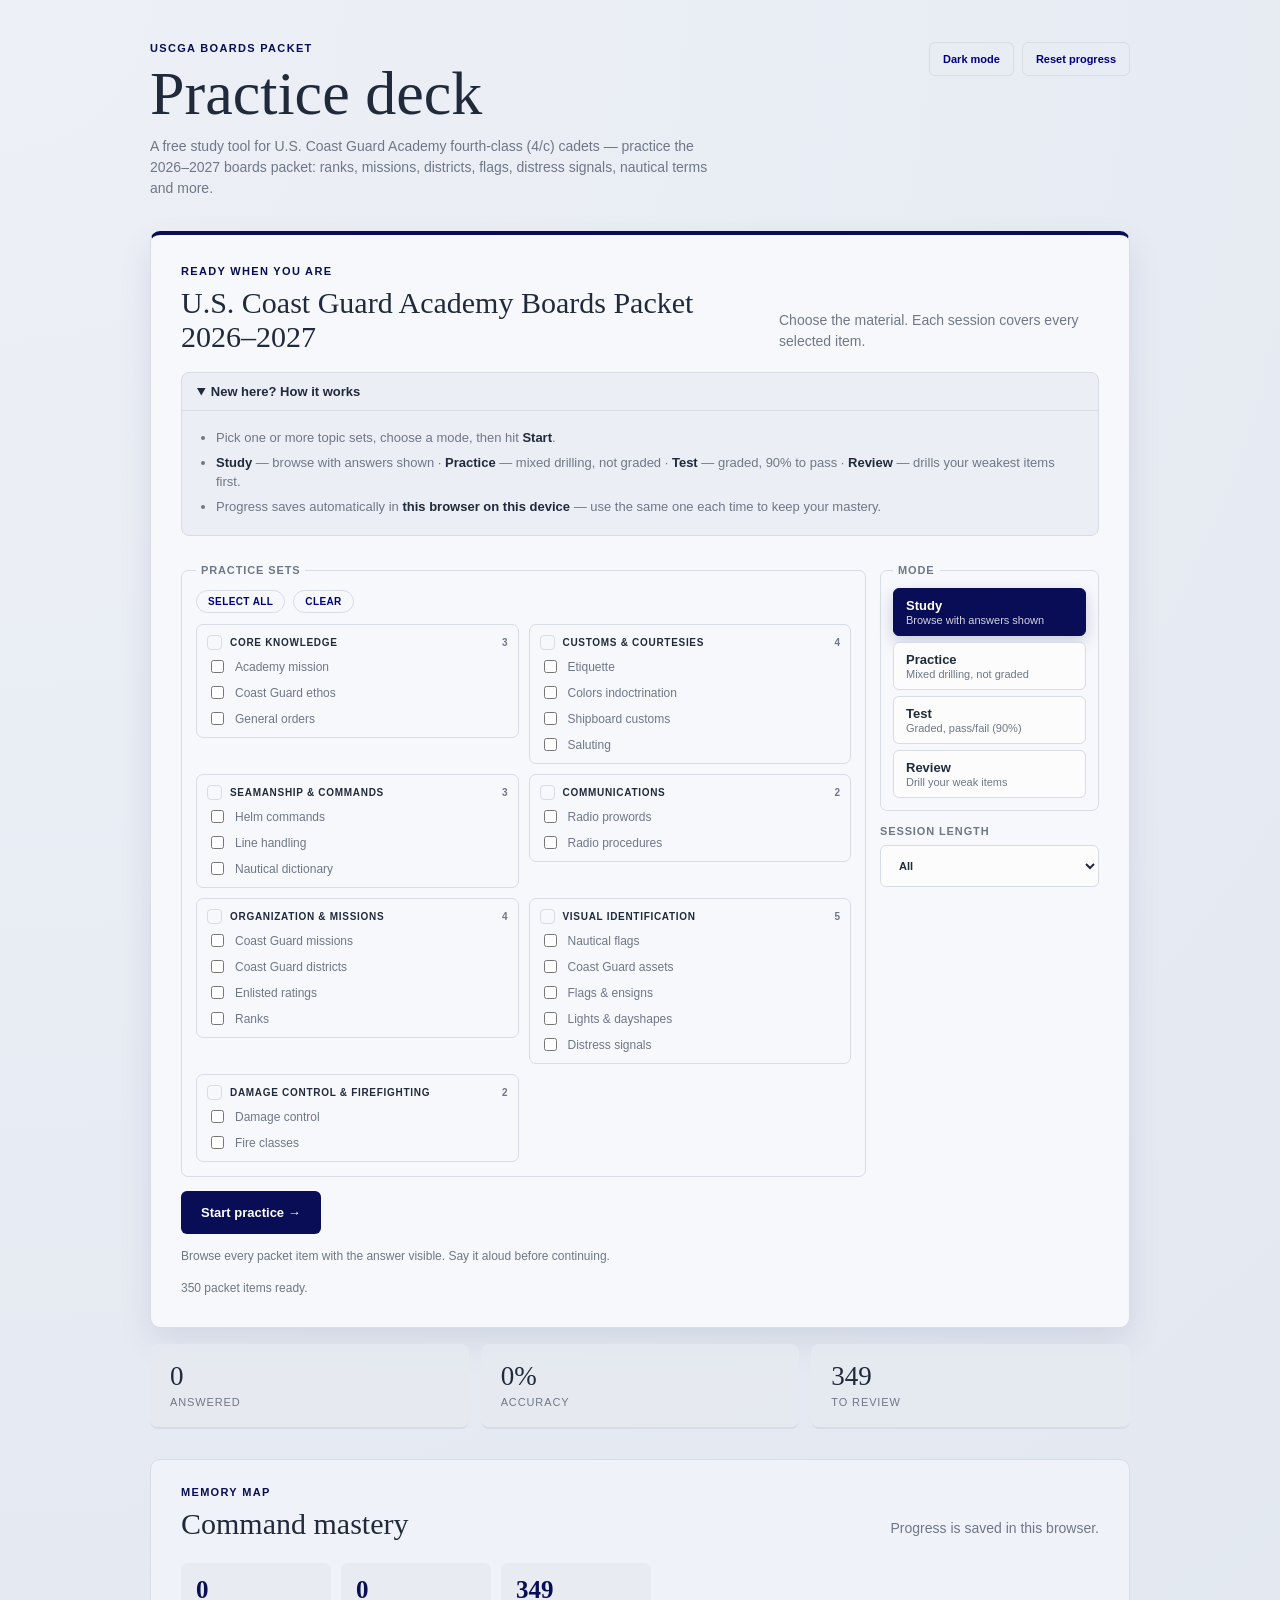
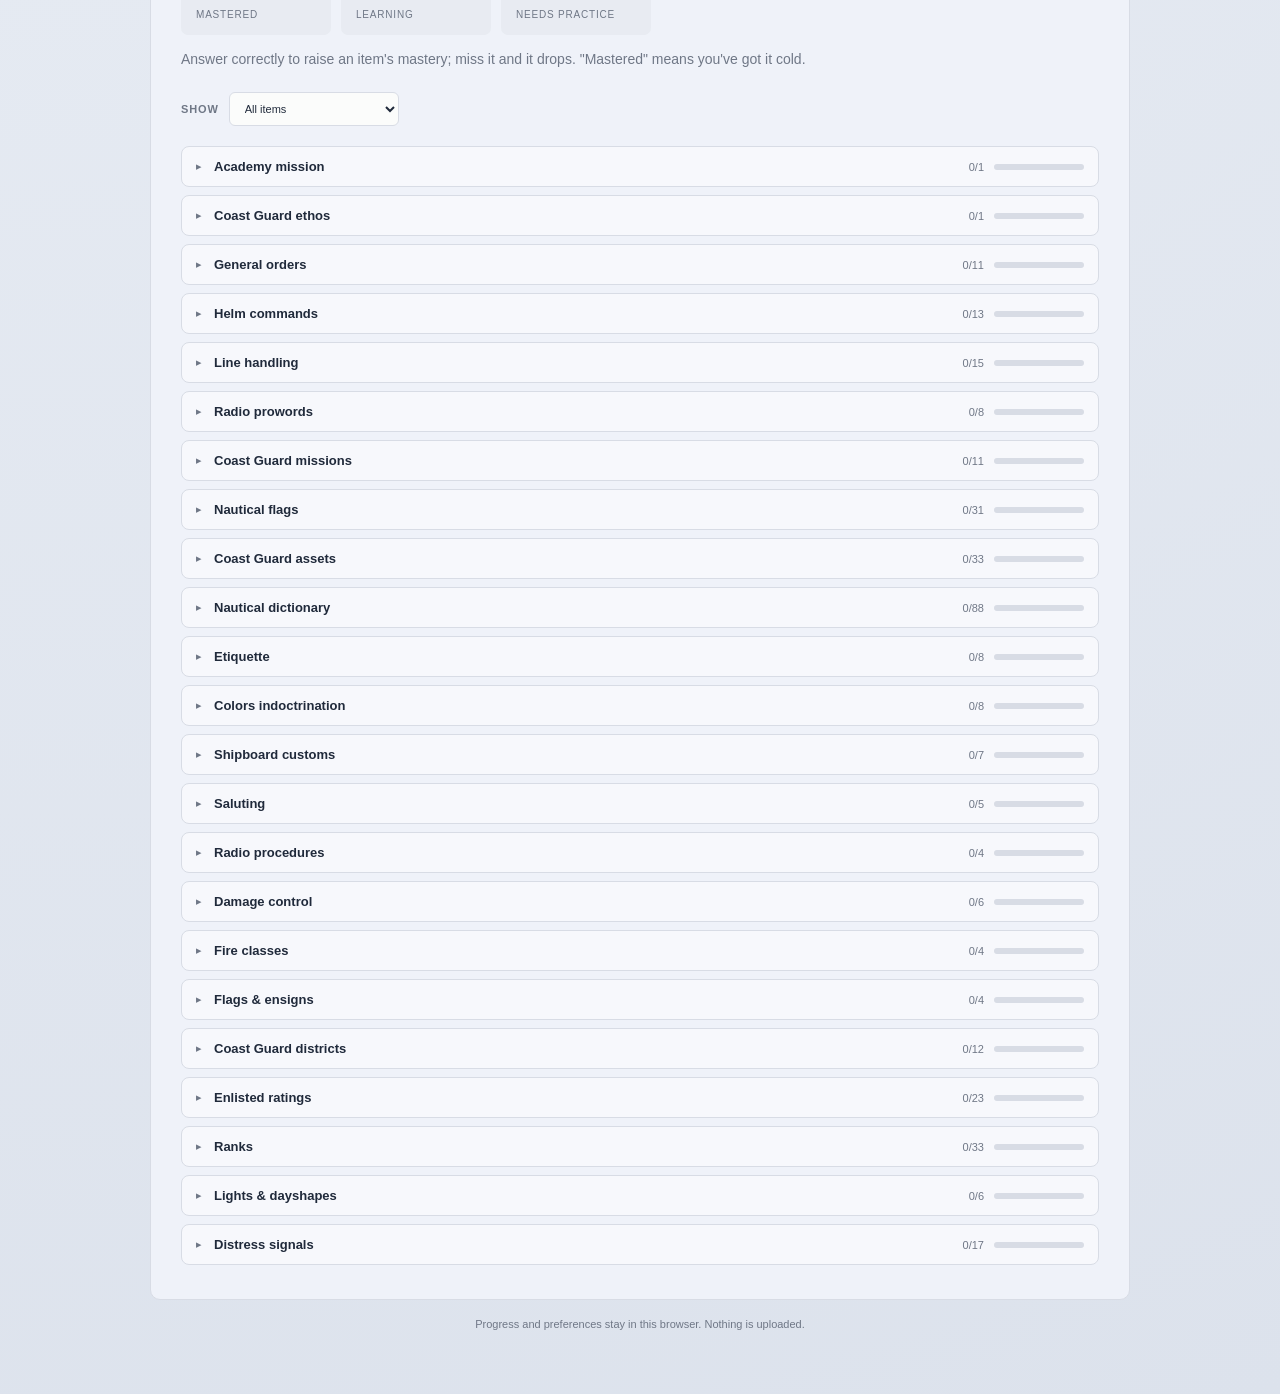
==== commit 51cb3957: "Redraw preview anchor, remove Focus mode, soften the light theme - Social preview (og-image.png): cl" ====
--- a/index.html
+++ b/index.html
@@ -59,7 +59,6 @@
       </div>
       <div class="header-actions">
         <button class="theme-button" id="themeButton" type="button" aria-label="Toggle dark mode">Dark mode</button>
-        <button class="theme-button" id="focusButton" type="button" aria-label="Toggle focus mode">Focus mode</button>
         <button class="theme-button" id="resetButton" type="button">Reset progress</button>
       </div>
     </header>
--- a/styles.css
+++ b/styles.css
@@ -11,14 +11,14 @@
   --shadow: 0 14px 35px rgba(8, 13, 85, .09);
 }
 * { box-sizing: border-box; }
-body { margin: 0; color: var(--ink); background: radial-gradient(circle at top left, #fff 0, var(--paper) 45%, #e7eaf1 100%); font-family: Georgia, 'Times New Roman', serif; }
+body { margin: 0; color: var(--ink); background: radial-gradient(circle at top left, #edf0f6 0, #e5eaf2 48%, #dce2ec 100%); font-family: Georgia, 'Times New Roman', serif; }
 button, select, input { font: inherit; } button { cursor: pointer; }
 .app-shell { width: min(980px, calc(100% - 32px)); margin: 0 auto; padding: 42px 0 64px; }
 .topbar { display: flex; align-items: flex-start; justify-content: space-between; gap: 24px; margin-bottom: 32px; }.header-actions { display: flex; gap: 8px; flex: none; }.topbar .intro { max-width: 580px; margin: 12px 0 0; color: var(--muted); font: 14px/1.5 Arial, sans-serif; }
 .eyebrow { margin: 0 0 8px; color: var(--teal); font: 700 11px/1.2 Arial, sans-serif; letter-spacing: .12em; } h1, h2, h3, p { margin-top: 0; }
 h1 { margin-bottom: 0; font-size: clamp(36px, 6vw, 62px); line-height: .98; font-weight: 500; } h2 { margin-bottom: 0; font-size: 30px; font-weight: 500; }
 .theme-button, .menu-button, .secondary-button { padding: 10px 13px; color: var(--teal-dark); background: transparent; border: 1px solid var(--line); border-radius: 6px; font: 700 11px Arial, sans-serif; }.theme-button:hover, .menu-button:hover, .secondary-button:hover { background: rgba(8, 13, 85, .08); }
-.setup-panel, .quiz-panel, .results-panel { background: rgba(255, 255, 255, .84); border: 1px solid var(--line); box-shadow: var(--shadow); border-radius: 10px; }.setup-panel { padding: 30px; border-top: 4px solid var(--teal); }
+.setup-panel, .quiz-panel, .results-panel { background: #f6f8fc; border: 1px solid var(--line); box-shadow: var(--shadow); border-radius: 10px; }.setup-panel { padding: 30px; border-top: 4px solid var(--teal); }
 .section-heading { display: flex; justify-content: space-between; gap: 24px; align-items: end; }.muted { color: var(--muted); font: 14px/1.5 Arial, sans-serif; max-width: 320px; margin-bottom: 2px; }.mode-hint, .loading-message { margin: 14px 0 0; color: var(--muted); font: 12px/1.45 Arial, sans-serif; }.loading-message.error-message { color: #9a3328; }
 .how-to { margin: 18px 0 0; background: rgba(8, 13, 85, .04); border: 1px solid var(--line); border-radius: 8px; }
 .how-to > summary { cursor: pointer; padding: 11px 15px; color: var(--ink); font: 700 13px Arial, sans-serif; }
@@ -36,11 +36,10 @@
 .hidden { display: none !important; }.quiz-panel, .results-panel { padding: 26px 30px 30px; }.quiz-meta { display: flex; justify-content: space-between; gap: 16px; color: var(--muted); font: 12px Arial, sans-serif; }.quiz-meta .menu-button { margin-left: auto; padding: 5px 9px; }.progress-track { height: 4px; margin: 14px 0 36px; background: var(--line); }.progress-track div { height: 100%; width: 0; background: var(--coral); transition: width .25s ease; }
 .question-kicker { color: var(--teal); font: 700 11px Arial, sans-serif; letter-spacing: .1em; text-transform: uppercase; }.question-title { max-width: 760px; margin: 10px 0 24px; font-size: clamp(25px, 4vw, 38px); line-height: 1.1; font-weight: 500; }.study-answer { max-width: 760px; margin: 20px 0; padding: 22px; background: #eef0f7; border-left: 4px solid var(--teal); border-radius: 7px; }.study-answer span { color: var(--muted); font: 700 10px Arial, sans-serif; letter-spacing: .08em; text-transform: uppercase; }.study-answer p { margin: 10px 0 0; font-size: 20px; line-height: 1.55; }.study-prompt { color: var(--muted); font: 13px Arial, sans-serif; }
 .study-image, .question-image { display: block; width: min(220px, 100%); max-height: 180px; object-fit: contain; margin: 16px 0; padding: 10px; background: #fff; border: 1px solid var(--line); border-radius: 8px; }.asset-details p { font-size: 16px; }
-.answer-grid { display: grid; grid-template-columns: 1fr 1fr; gap: 10px; }.answer { min-height: 62px; padding: 15px 17px; text-align: left; color: var(--ink); background: rgba(255, 255, 255, .82); border: 1px solid var(--line); border-left: 4px solid #9da9c6; border-radius: 6px; }.answer:hover { border-color: var(--teal); background: #f2f3fa; }.answer.correct { border-color: #3d947a; background: #e7f4ed; }.answer.incorrect { border-color: var(--coral); background: #fff0ec; }.fill-row { display: flex; gap: 10px; max-width: 760px; }.fill-input { flex: 1; min-width: 0; padding: 15px 17px; color: var(--ink); background: #fff; border: 1px solid var(--line); border-radius: 6px; font: 16px Georgia, serif; }.fill-input:focus, select:focus { outline: 3px solid rgba(8, 13, 85, .15); border-color: var(--teal); }
+.answer-grid { display: grid; grid-template-columns: 1fr 1fr; gap: 10px; }.answer { min-height: 62px; padding: 15px 17px; text-align: left; color: var(--ink); background: #f4f7fc; border: 1px solid var(--line); border-left: 4px solid #9da9c6; border-radius: 6px; }.answer:hover { border-color: var(--teal); background: #f2f3fa; }.answer.correct { border-color: #3d947a; background: #e7f4ed; }.answer.incorrect { border-color: var(--coral); background: #fff0ec; }.fill-row { display: flex; gap: 10px; max-width: 760px; }.fill-input { flex: 1; min-width: 0; padding: 15px 17px; color: var(--ink); background: #fff; border: 1px solid var(--line); border-radius: 6px; font: 16px Georgia, serif; }.fill-input:focus, select:focus { outline: 3px solid rgba(8, 13, 85, .15); border-color: var(--teal); }
 .study-navigation { display: flex; justify-content: space-between; align-items: center; gap: 12px; margin-top: 18px; }.study-navigation .next-button { margin: 0 0 0 auto; }
 .feedback { margin-top: 22px; padding: 15px 17px; font: 14px/1.45 Arial, sans-serif; border-left: 4px solid var(--gold); background: #fffaf0; border-radius: 5px; }.feedback strong { display: block; margin-bottom: 3px; }.next-button { display: block; margin: 18px 0 0 auto; }.results-panel { text-align: center; border-top: 4px solid var(--coral); }.results-score { margin: 14px 0 5px; color: var(--teal); font-size: 64px; }.results-panel p { color: var(--muted); font: 14px Arial, sans-serif; }.results-panel .primary-button { margin-top: 16px; }.results-panel .secondary-button { display: block; margin: 12px auto 0; }
-.command-progress { margin-top: 30px; padding: 26px 30px; background: rgba(255, 255, 255, .56); border: 1px solid var(--line); border-radius: 10px; }.mastery-summary { display: grid; grid-template-columns: repeat(3, minmax(0, 150px)); gap: 10px; margin-top: 22px; }.mastery-stat { padding: 13px 15px; background: rgba(231, 234, 241, .8); border-radius: 7px; }.mastery-stat strong { display: block; color: var(--teal); font-size: 25px; }.mastery-stat span { color: var(--muted); font: 10px Arial, sans-serif; letter-spacing: .08em; text-transform: uppercase; }.mastery-toolbar { display: flex; align-items: center; gap: 10px; margin-top: 22px; color: var(--muted); font: 11px Arial, sans-serif; }.mastery-toolbar label { display: block; font: 700 11px Arial, sans-serif; }.mastery-toolbar select { width: auto; min-width: 170px; padding: 9px 11px; }.mastery-list { display: grid; grid-template-columns: 1fr 1fr; gap: 9px 18px; margin-top: 20px; }.mastery-item { display: grid; grid-template-columns: minmax(0, 1fr) 100px; gap: 12px; align-items: center; padding: 11px 0; border-bottom: 1px solid var(--line); }.mastery-item strong { display: block; overflow: hidden; text-overflow: ellipsis; white-space: nowrap; font-size: 14px; }.mastery-item small { color: var(--muted); font: 10px Arial, sans-serif; }.mastery-bar { height: 6px; overflow: hidden; background: var(--line); border-radius: 10px; }.mastery-bar span { display: block; height: 100%; background: var(--coral); border-radius: inherit; }.privacy-note { margin: 18px 0 0; color: var(--muted); text-align: center; font: 11px Arial, sans-serif; }.comparison { display: grid; gap: 5px; margin-top: 10px; }.comparison span { color: var(--muted); font: 10px Arial, sans-serif; letter-spacing: .08em; text-transform: uppercase; }.comparison p { margin: 0 0 8px; line-height: 1.5; }.comparison mark { padding: 2px 3px; color: #8d4035; background: #f6c9bf; }.comparison mark.extra { text-decoration: line-through; }.comparison .match { color: #31765f; }.keyboard-hint { margin-top: 18px; color: var(--muted); font: 10px Arial, sans-serif; text-align: right; }
-.focus-mode .stats-row, .focus-mode .command-progress, .focus-mode .topbar > div:first-child + .header-actions .theme-button:first-child { display: none; }.focus-mode .app-shell { width: min(780px, calc(100% - 32px)); }.focus-mode .quiz-panel { margin-top: 20px; }
+.command-progress { margin-top: 30px; padding: 26px 30px; background: #eff2f9; border: 1px solid var(--line); border-radius: 10px; }.mastery-summary { display: grid; grid-template-columns: repeat(3, minmax(0, 150px)); gap: 10px; margin-top: 22px; }.mastery-stat { padding: 13px 15px; background: rgba(231, 234, 241, .8); border-radius: 7px; }.mastery-stat strong { display: block; color: var(--teal); font-size: 25px; }.mastery-stat span { color: var(--muted); font: 10px Arial, sans-serif; letter-spacing: .08em; text-transform: uppercase; }.mastery-toolbar { display: flex; align-items: center; gap: 10px; margin-top: 22px; color: var(--muted); font: 11px Arial, sans-serif; }.mastery-toolbar label { display: block; font: 700 11px Arial, sans-serif; }.mastery-toolbar select { width: auto; min-width: 170px; padding: 9px 11px; }.mastery-list { display: grid; grid-template-columns: 1fr 1fr; gap: 9px 18px; margin-top: 20px; }.mastery-item { display: grid; grid-template-columns: minmax(0, 1fr) 100px; gap: 12px; align-items: center; padding: 11px 0; border-bottom: 1px solid var(--line); }.mastery-item strong { display: block; overflow: hidden; text-overflow: ellipsis; white-space: nowrap; font-size: 14px; }.mastery-item small { color: var(--muted); font: 10px Arial, sans-serif; }.mastery-bar { height: 6px; overflow: hidden; background: var(--line); border-radius: 10px; }.mastery-bar span { display: block; height: 100%; background: var(--coral); border-radius: inherit; }.privacy-note { margin: 18px 0 0; color: var(--muted); text-align: center; font: 11px Arial, sans-serif; }.comparison { display: grid; gap: 5px; margin-top: 10px; }.comparison span { color: var(--muted); font: 10px Arial, sans-serif; letter-spacing: .08em; text-transform: uppercase; }.comparison p { margin: 0 0 8px; line-height: 1.5; }.comparison mark { padding: 2px 3px; color: #8d4035; background: #f6c9bf; }.comparison mark.extra { text-decoration: line-through; }.comparison .match { color: #31765f; }.keyboard-hint { margin-top: 18px; color: var(--muted); font: 10px Arial, sans-serif; text-align: right; }
 body.dark-mode { --ink: #e9ebf5; --muted: #aeb4c8; --line: #343b68; --paper: #090d2d; --panel: #111743; --teal: #7380e6; --teal-dark: #9ca6ff; --coral: #cc9901; --gold: #d3a817; --shadow: 0 14px 35px rgba(0, 0, 0, .2); background: radial-gradient(circle at top left, #181f5d 0, var(--paper) 55%, #03051c 100%); }.dark-mode .setup-panel, .dark-mode .quiz-panel, .dark-mode .results-panel { background: rgba(17, 23, 67, .92); }.dark-mode .stat, .dark-mode .mastery-stat, .dark-mode .study-answer { background: rgba(22, 29, 79, .9); }.dark-mode select, .dark-mode .answer, .dark-mode .fill-input { color: var(--ink); background: #171d50; }.dark-mode .answer:hover { background: #202866; }.dark-mode .feedback { background: #3a3526; }.dark-mode .theme-button, .dark-mode .menu-button, .dark-mode .secondary-button { color: var(--teal); }.dark-mode .command-progress { background: rgba(17, 23, 67, .82); }
 @media (max-width: 680px) { .app-shell { width: min(100% - 22px, 980px); padding-top: 26px; }.topbar { margin-bottom: 24px; }.setup-panel, .quiz-panel, .results-panel, .command-progress { padding: 22px 18px; }.header-actions { display: grid; gap: 5px; }.section-heading, .controls { display: grid; grid-template-columns: 1fr; align-items: stretch; }.controls { margin-top: 22px; }.practice-sets { grid-column: auto; grid-template-columns: 1fr; }.controls .primary-button { grid-column: auto; }.primary-button { width: 100%; }.answer-grid { grid-template-columns: 1fr; }.fill-row { display: grid; grid-template-columns: 1fr; }.submit-button { width: 100%; }.stats-row { margin-bottom: 20px; }.stat { padding: 13px; }.stat span { font-size: 23px; }.mastery-summary { grid-template-columns: repeat(3, 1fr); }.mastery-list { grid-template-columns: 1fr; }.keyboard-hint { text-align: left; } }
 
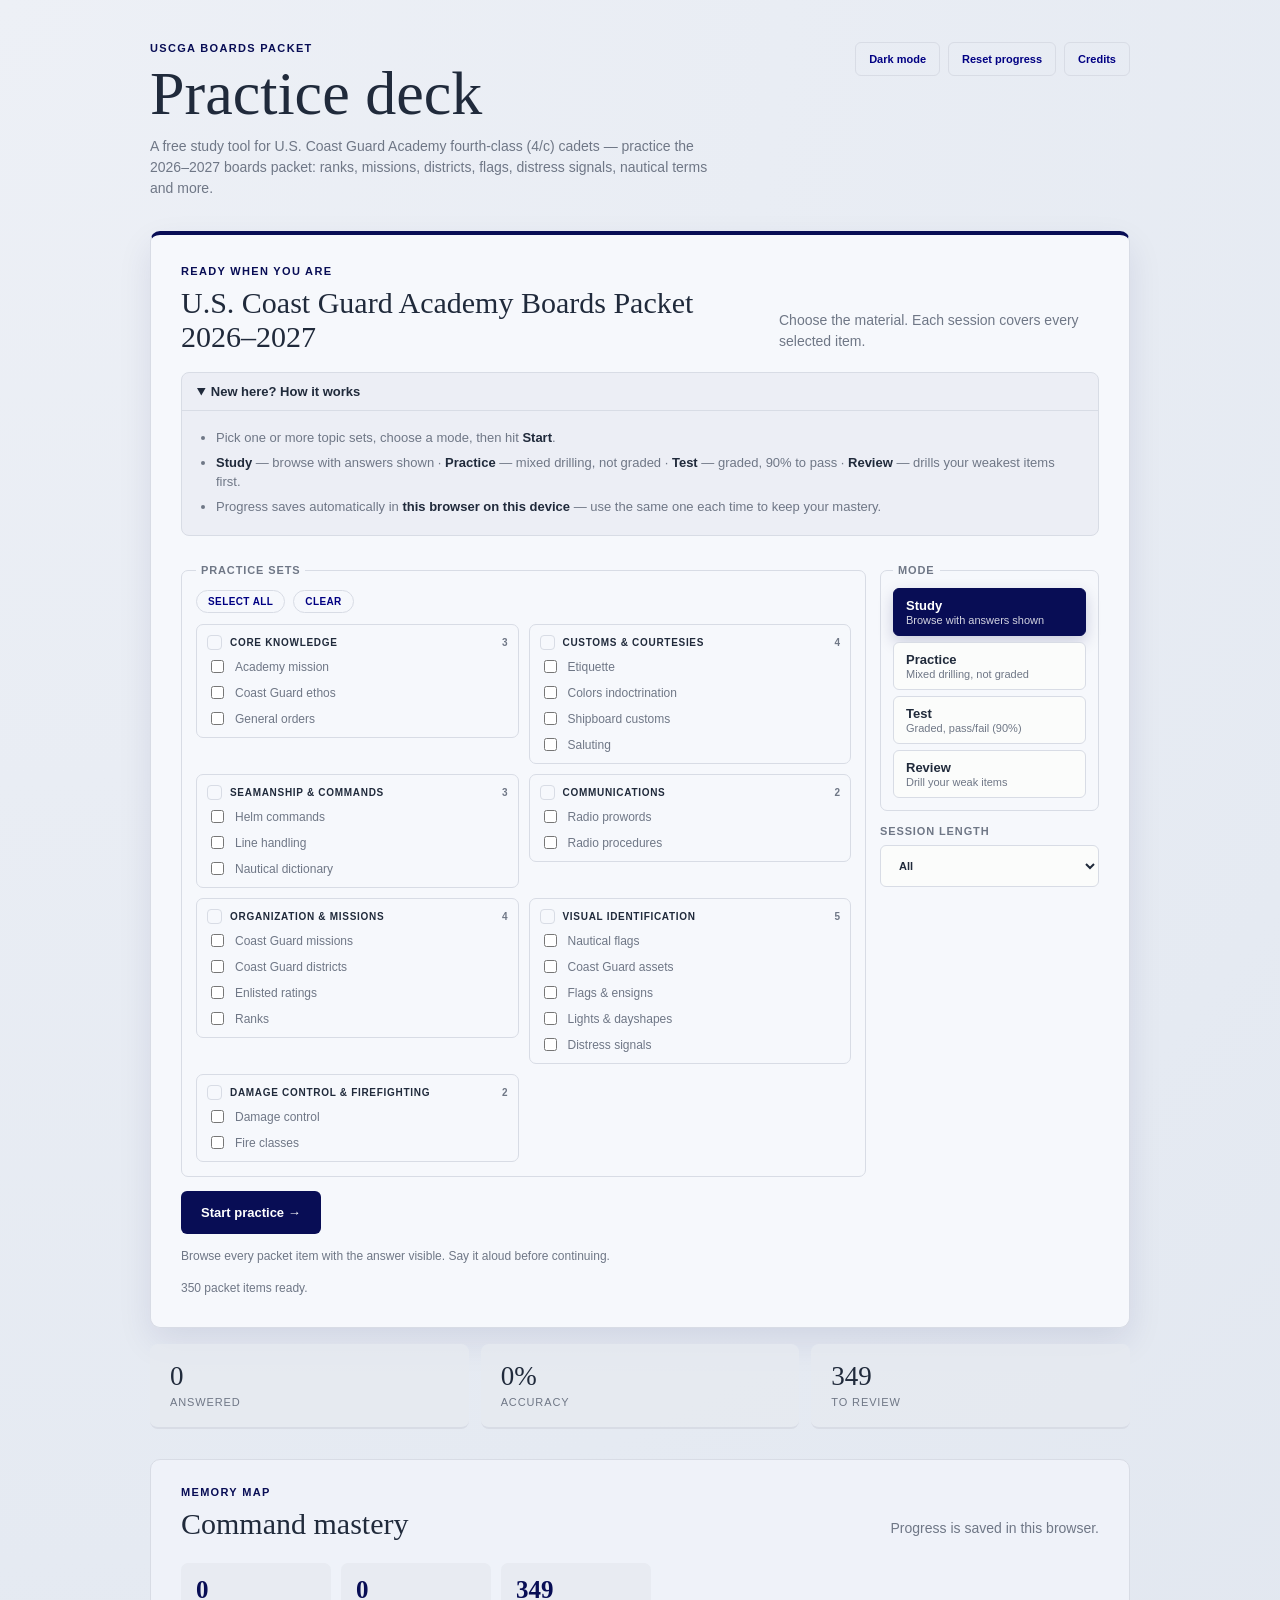
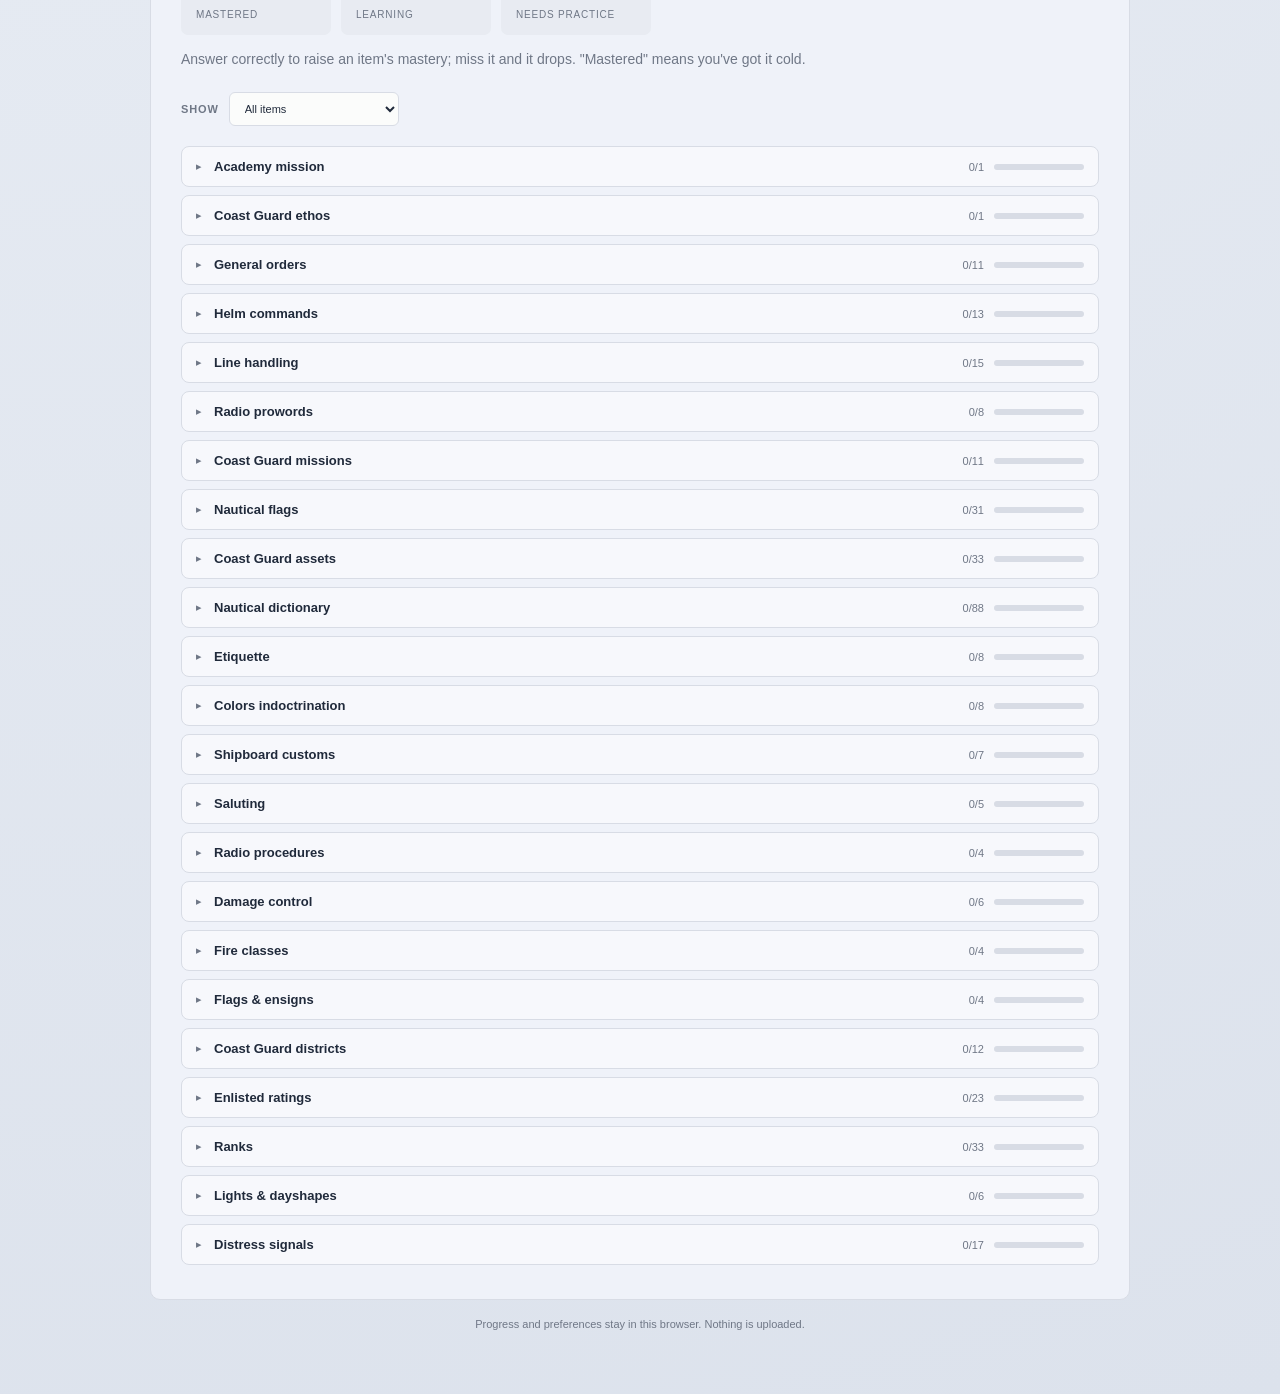
==== commit 63b0f245: "Add a Credits button and modal - "Credits" button in the header opens a small native <dialog> (focus" ====
--- a/index.html
+++ b/index.html
@@ -36,9 +36,9 @@
     "audience": { "@type": "EducationalAudience", "educationalRole": "student" }
   }
   </script>
-  <link rel="icon" href="favicon.svg?v=21f1406" type="image/svg+xml">
+  <link rel="icon" href="favicon.svg?v=51cb395" type="image/svg+xml">
   <link rel="apple-touch-icon" href="apple-touch-icon.png">
-  <link rel="stylesheet" href="styles.css?v=21f1406">
+  <link rel="stylesheet" href="styles.css?v=51cb395">
 </head>
 <!-- Google tag (gtag.js) -->
 <script async src="https://www.googletagmanager.com/gtag/js?id=G-49HTLQLRQ8"></script>
@@ -60,8 +60,17 @@
       <div class="header-actions">
         <button class="theme-button" id="themeButton" type="button" aria-label="Toggle dark mode">Dark mode</button>
         <button class="theme-button" id="resetButton" type="button">Reset progress</button>
+        <button class="theme-button" id="creditsButton" type="button">Credits</button>
       </div>
     </header>
+
+    <dialog class="credits-dialog" id="creditsDialog" aria-label="Credits">
+      <button class="credits-dialog__close" id="creditsClose" type="button" aria-label="Close credits">&times;</button>
+      <h2>Credits</h2>
+      <p>Made by <strong>Alejandro Ortiz</strong> — U.S. Coast Guard Academy, Class of 2030, Cyber Systems major.</p>
+      <p>Built with Claude Opus 4.8. Content drawn from the 2026–2027 USCGA Boards Packet.</p>
+      <p class="credits-dialog__fine">This project is unofficial and is not associated with the Department of Homeland Security or the U.S. Coast Guard.</p>
+    </dialog>
 
     <section class="setup-panel" id="setupPanel">
       <div class="section-heading">
@@ -149,9 +158,9 @@
     </section>
     <p class="privacy-note">Progress and preferences stay in this browser. Nothing is uploaded.</p>
   </main>
-  <script src="usmap.js?v=21f1406"></script>
-  <script src="curriculum.js?v=21f1406"></script>
-  <script src="data.js?v=21f1406"></script>
-  <script src="app.js?v=21f1406"></script>
+  <script src="usmap.js?v=51cb395"></script>
+  <script src="curriculum.js?v=51cb395"></script>
+  <script src="data.js?v=51cb395"></script>
+  <script src="app.js?v=51cb395"></script>
 </body>
 </html>
--- a/styles.css
+++ b/styles.css
@@ -40,6 +40,16 @@
 .study-navigation { display: flex; justify-content: space-between; align-items: center; gap: 12px; margin-top: 18px; }.study-navigation .next-button { margin: 0 0 0 auto; }
 .feedback { margin-top: 22px; padding: 15px 17px; font: 14px/1.45 Arial, sans-serif; border-left: 4px solid var(--gold); background: #fffaf0; border-radius: 5px; }.feedback strong { display: block; margin-bottom: 3px; }.next-button { display: block; margin: 18px 0 0 auto; }.results-panel { text-align: center; border-top: 4px solid var(--coral); }.results-score { margin: 14px 0 5px; color: var(--teal); font-size: 64px; }.results-panel p { color: var(--muted); font: 14px Arial, sans-serif; }.results-panel .primary-button { margin-top: 16px; }.results-panel .secondary-button { display: block; margin: 12px auto 0; }
 .command-progress { margin-top: 30px; padding: 26px 30px; background: #eff2f9; border: 1px solid var(--line); border-radius: 10px; }.mastery-summary { display: grid; grid-template-columns: repeat(3, minmax(0, 150px)); gap: 10px; margin-top: 22px; }.mastery-stat { padding: 13px 15px; background: rgba(231, 234, 241, .8); border-radius: 7px; }.mastery-stat strong { display: block; color: var(--teal); font-size: 25px; }.mastery-stat span { color: var(--muted); font: 10px Arial, sans-serif; letter-spacing: .08em; text-transform: uppercase; }.mastery-toolbar { display: flex; align-items: center; gap: 10px; margin-top: 22px; color: var(--muted); font: 11px Arial, sans-serif; }.mastery-toolbar label { display: block; font: 700 11px Arial, sans-serif; }.mastery-toolbar select { width: auto; min-width: 170px; padding: 9px 11px; }.mastery-list { display: grid; grid-template-columns: 1fr 1fr; gap: 9px 18px; margin-top: 20px; }.mastery-item { display: grid; grid-template-columns: minmax(0, 1fr) 100px; gap: 12px; align-items: center; padding: 11px 0; border-bottom: 1px solid var(--line); }.mastery-item strong { display: block; overflow: hidden; text-overflow: ellipsis; white-space: nowrap; font-size: 14px; }.mastery-item small { color: var(--muted); font: 10px Arial, sans-serif; }.mastery-bar { height: 6px; overflow: hidden; background: var(--line); border-radius: 10px; }.mastery-bar span { display: block; height: 100%; background: var(--coral); border-radius: inherit; }.privacy-note { margin: 18px 0 0; color: var(--muted); text-align: center; font: 11px Arial, sans-serif; }.comparison { display: grid; gap: 5px; margin-top: 10px; }.comparison span { color: var(--muted); font: 10px Arial, sans-serif; letter-spacing: .08em; text-transform: uppercase; }.comparison p { margin: 0 0 8px; line-height: 1.5; }.comparison mark { padding: 2px 3px; color: #8d4035; background: #f6c9bf; }.comparison mark.extra { text-decoration: line-through; }.comparison .match { color: #31765f; }.keyboard-hint { margin-top: 18px; color: var(--muted); font: 10px Arial, sans-serif; text-align: right; }
+.credits-dialog { max-width: 440px; width: calc(100% - 44px); padding: 26px 30px 24px; color: var(--ink); background: #f6f8fc; border: 1px solid var(--line); border-radius: 12px; box-shadow: var(--shadow); }
+.credits-dialog::backdrop { background: rgba(6, 10, 42, .62); }
+.credits-dialog h2 { margin-bottom: 14px; font-size: 24px; font-weight: 500; }
+.credits-dialog p { margin: 0 0 12px; color: var(--muted); font: 14px/1.6 Arial, sans-serif; }
+.credits-dialog strong { color: var(--ink); }
+.credits-dialog__fine { margin-top: 4px; font-size: 12px; opacity: .85; }
+.credits-dialog__close { position: absolute; top: 12px; right: 13px; display: grid; place-items: center; width: 30px; height: 30px; padding: 0; color: var(--muted); background: transparent; border: none; border-radius: 6px; font: 22px/1 Arial, sans-serif; cursor: pointer; }
+.credits-dialog__close:hover { color: var(--ink); background: rgba(8, 13, 85, .08); }
+.dark-mode .credits-dialog { background: #1a2157; border-color: #3b4487; }
+.dark-mode .credits-dialog__close:hover { background: rgba(255, 255, 255, .08); }
 body.dark-mode { --ink: #e9ebf5; --muted: #aeb4c8; --line: #343b68; --paper: #090d2d; --panel: #111743; --teal: #7380e6; --teal-dark: #9ca6ff; --coral: #cc9901; --gold: #d3a817; --shadow: 0 14px 35px rgba(0, 0, 0, .2); background: radial-gradient(circle at top left, #181f5d 0, var(--paper) 55%, #03051c 100%); }.dark-mode .setup-panel, .dark-mode .quiz-panel, .dark-mode .results-panel { background: rgba(17, 23, 67, .92); }.dark-mode .stat, .dark-mode .mastery-stat, .dark-mode .study-answer { background: rgba(22, 29, 79, .9); }.dark-mode select, .dark-mode .answer, .dark-mode .fill-input { color: var(--ink); background: #171d50; }.dark-mode .answer:hover { background: #202866; }.dark-mode .feedback { background: #3a3526; }.dark-mode .theme-button, .dark-mode .menu-button, .dark-mode .secondary-button { color: var(--teal); }.dark-mode .command-progress { background: rgba(17, 23, 67, .82); }
 @media (max-width: 680px) { .app-shell { width: min(100% - 22px, 980px); padding-top: 26px; }.topbar { margin-bottom: 24px; }.setup-panel, .quiz-panel, .results-panel, .command-progress { padding: 22px 18px; }.header-actions { display: grid; gap: 5px; }.section-heading, .controls { display: grid; grid-template-columns: 1fr; align-items: stretch; }.controls { margin-top: 22px; }.practice-sets { grid-column: auto; grid-template-columns: 1fr; }.controls .primary-button { grid-column: auto; }.primary-button { width: 100%; }.answer-grid { grid-template-columns: 1fr; }.fill-row { display: grid; grid-template-columns: 1fr; }.submit-button { width: 100%; }.stats-row { margin-bottom: 20px; }.stat { padding: 13px; }.stat span { font-size: 23px; }.mastery-summary { grid-template-columns: repeat(3, 1fr); }.mastery-list { grid-template-columns: 1fr; }.keyboard-hint { text-align: left; } }
 
